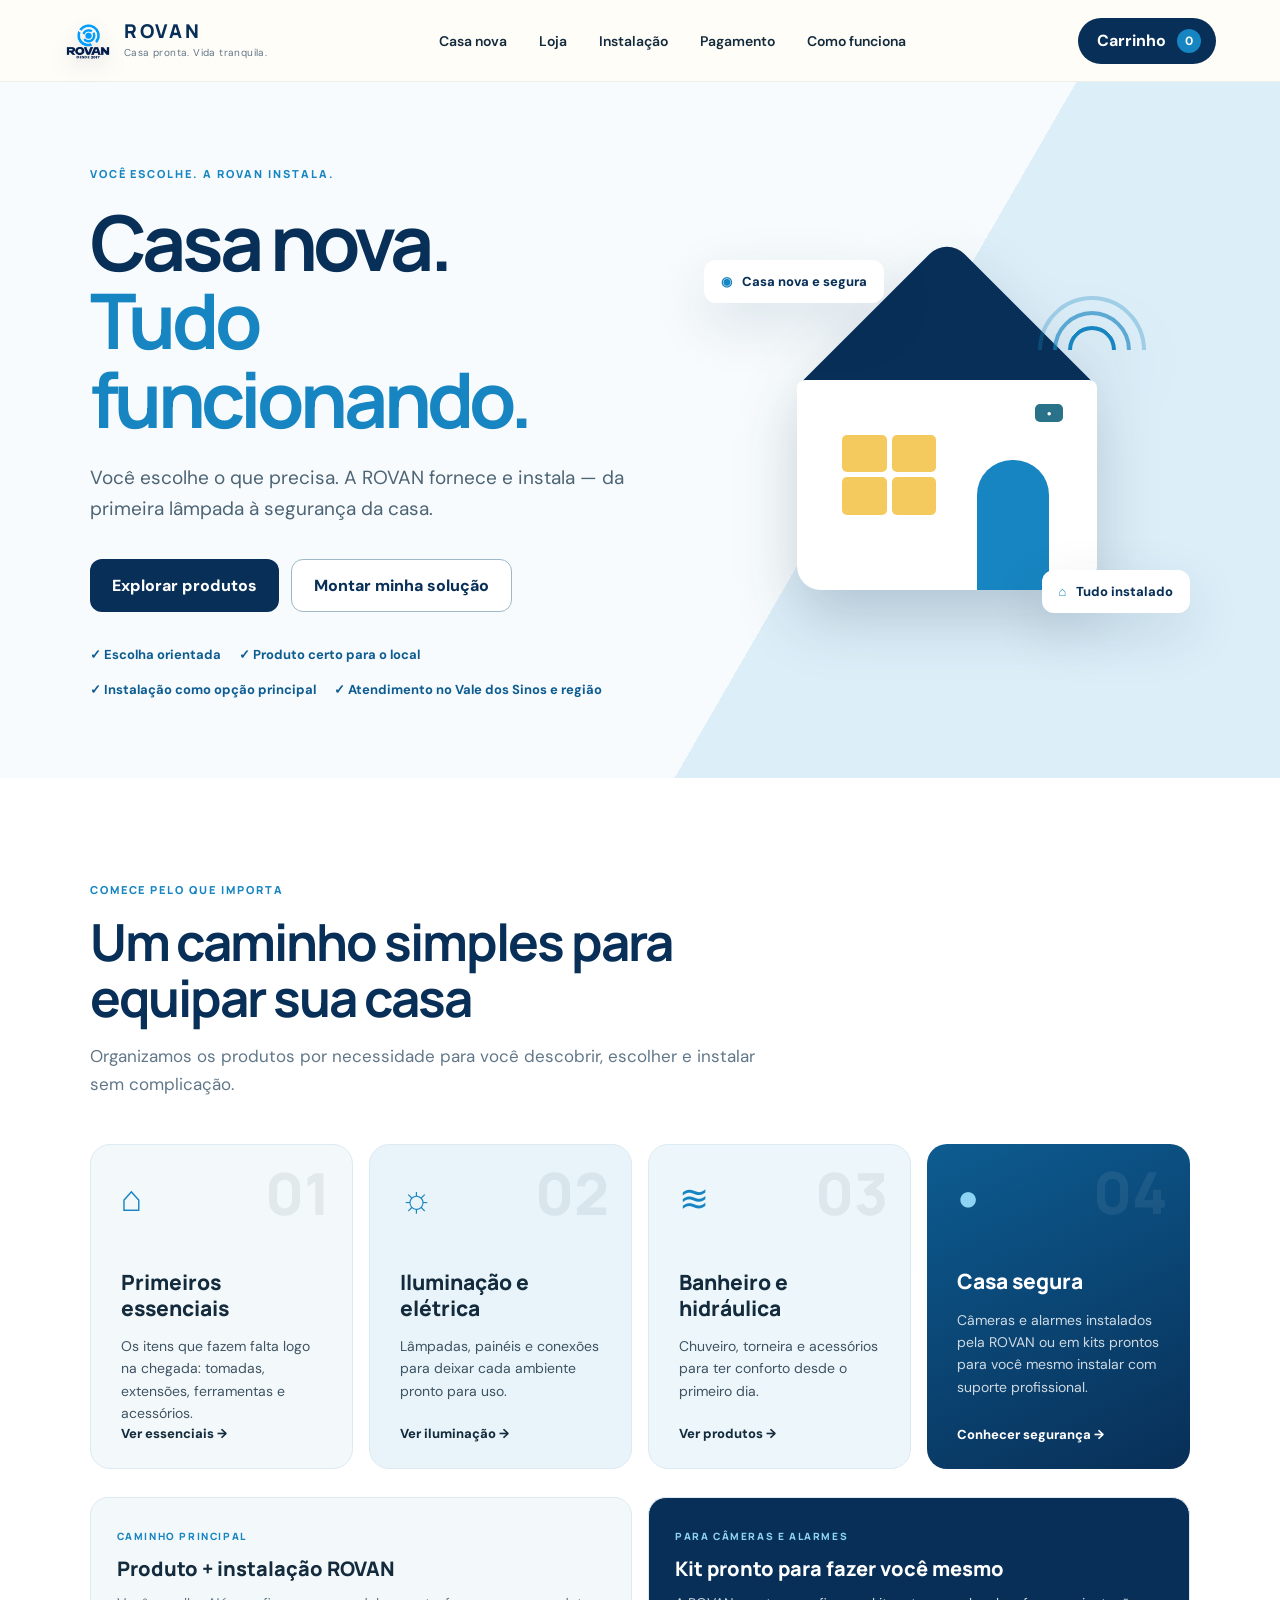
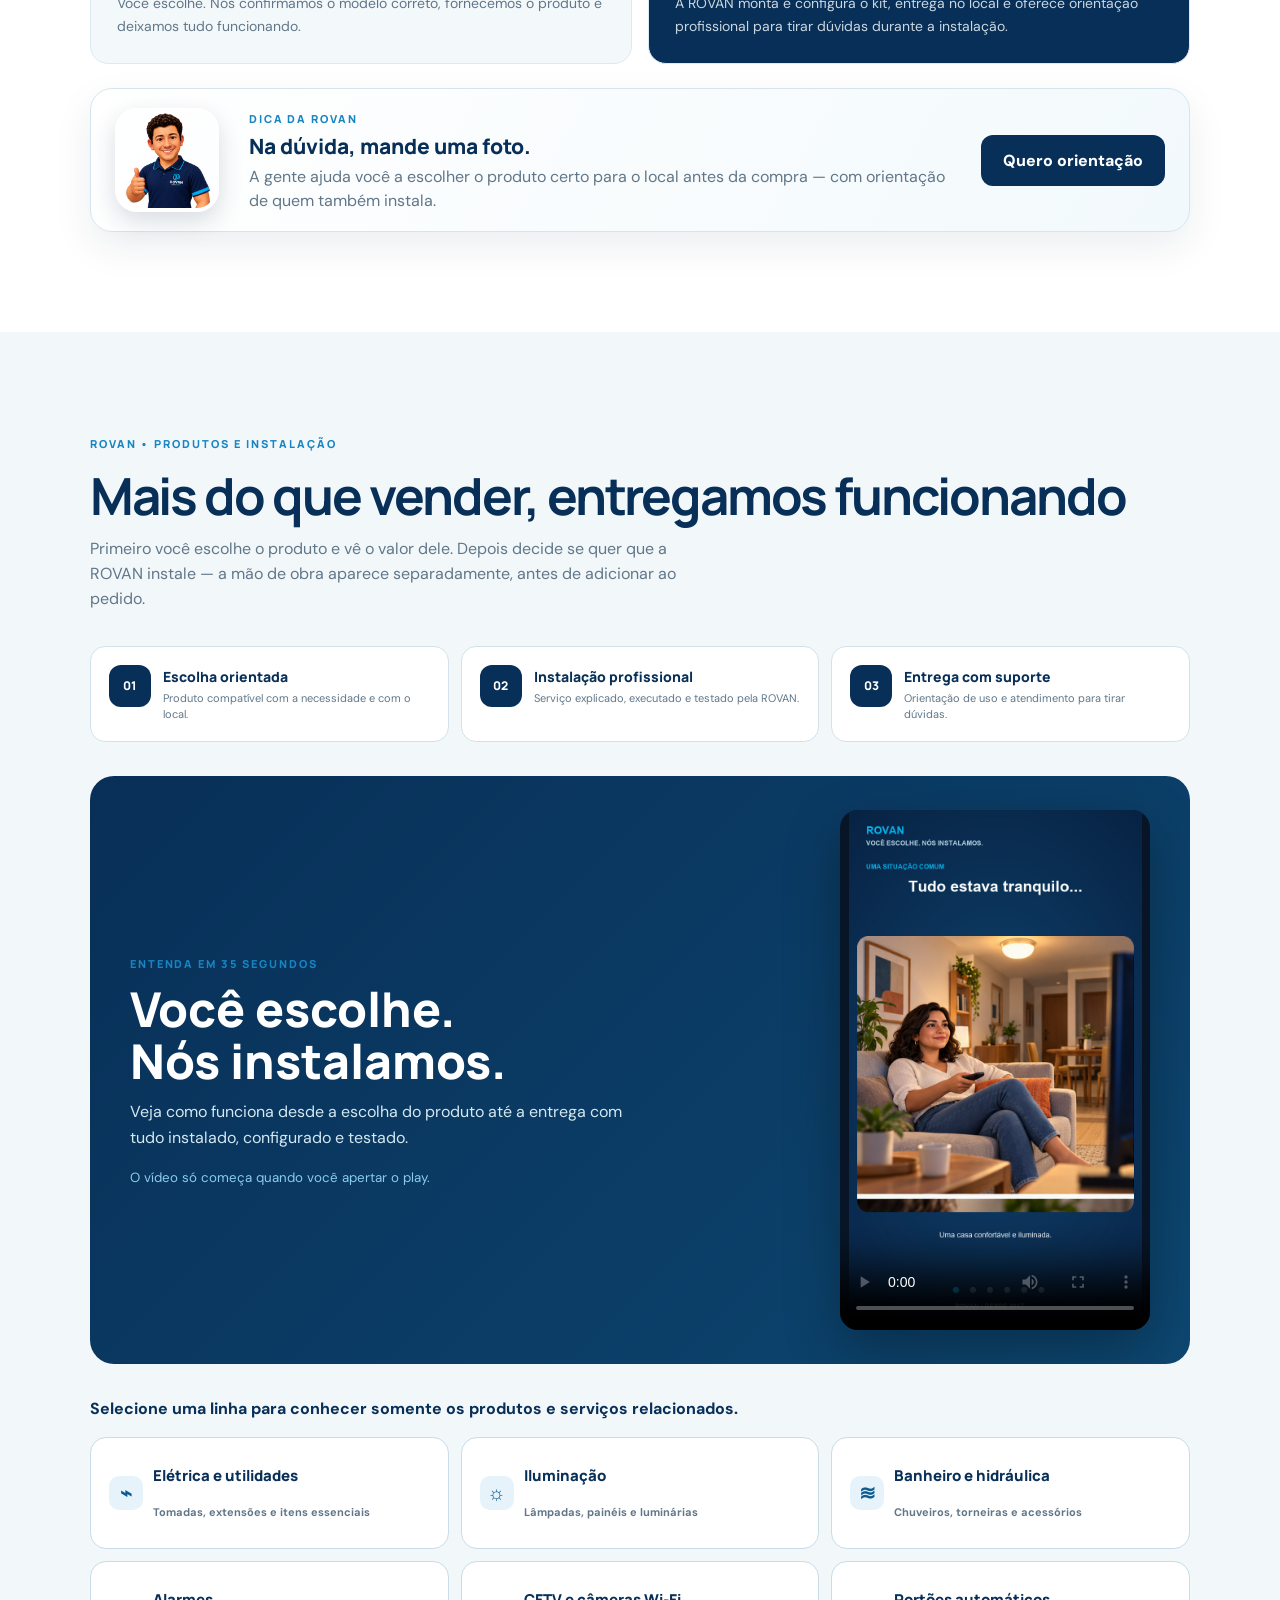
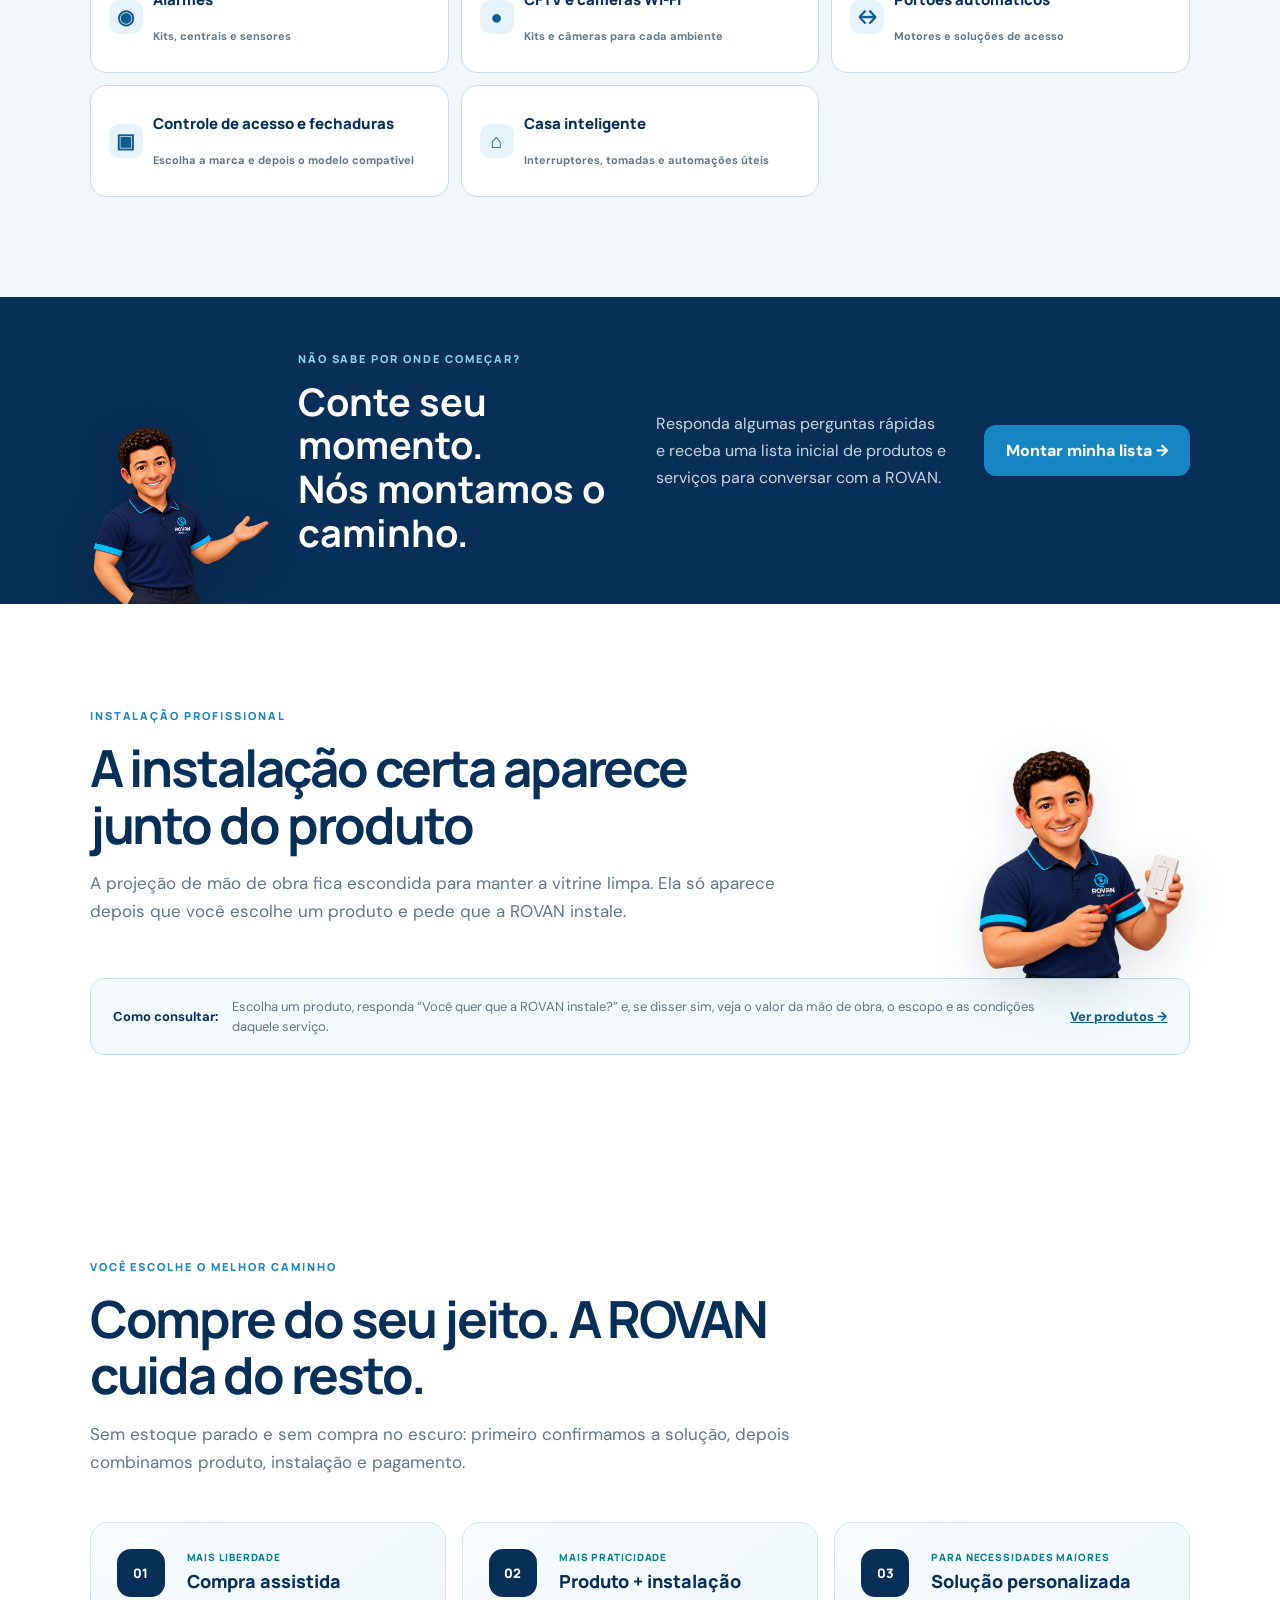
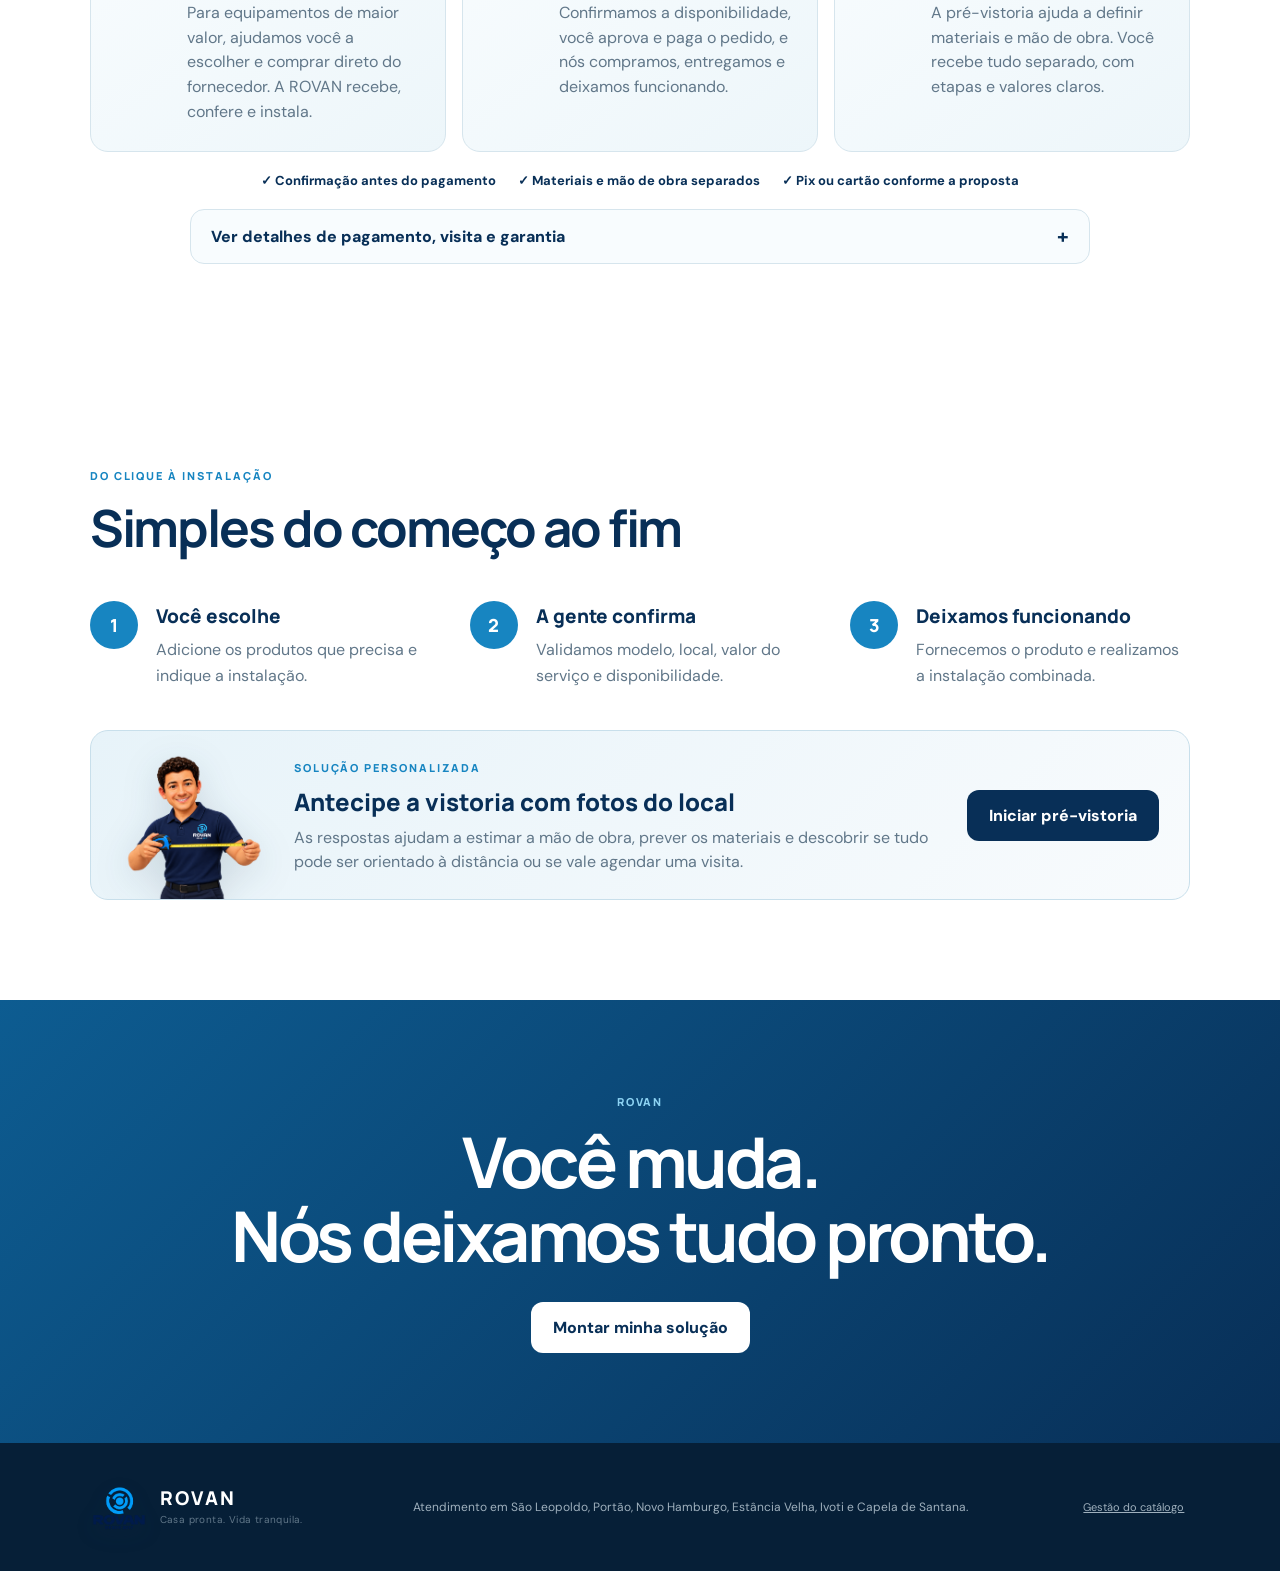
==== index.html @ 6ed0cdcb "Completa catalogo e recalcula instalacoes" ====
<!doctype html>
<html lang="pt-BR">
<head>
  <meta charset="utf-8">
  <meta name="viewport" content="width=device-width, initial-scale=1">
  <meta name="description" content="ROVAN: produtos e instalação para deixar sua casa nova pronta, organizada e segura.">
  <meta name="robots" content="noindex, nofollow">
  <meta name="theme-color" content="#102a43">
  <meta property="og:locale" content="pt_BR">
  <meta property="og:type" content="website">
  <meta property="og:title" content="ROVAN — Você escolhe. A gente instala.">
  <meta property="og:description" content="Produtos, segurança eletrônica e instalação para deixar sua casa funcionando desde o primeiro dia.">
  <meta property="og:url" content="https://rovan-primeira-casa.ademiralvescontabili.chatgpt.site/">
  <meta property="og:image" content="https://rovan-primeira-casa.ademiralvescontabili.chatgpt.site/assets/logo-rovan.png">
  <title>ROVAN — Sua casa pronta e protegida</title>
  <link rel="icon" type="image/png" href="assets/logo-rovan.png">
  <link rel="preconnect" href="https://fonts.googleapis.com">
  <link rel="preconnect" href="https://fonts.gstatic.com" crossorigin>
  <link href="https://fonts.googleapis.com/css2?family=DM+Sans:wght@400;500;600;700&family=Manrope:wght@600;700;800&display=swap" rel="stylesheet">
  <link rel="stylesheet" href="styles.css?v=12">
</head>
<body>
  <header class="topbar">
    <a class="brand" href="#inicio" aria-label="ROVAN, início">
      <img class="brand-logo" src="assets/logo-rovan.png" alt="">
      <span><strong>ROVAN</strong><small>Casa pronta. Vida tranquila.</small></span>
    </a>
    <nav aria-label="Navegação principal">
      <a href="#solucoes">Casa nova</a>
      <a href="#catalogo">Loja</a>
      <a href="#instalacao">Instalação</a>
      <a href="#pagamento">Pagamento</a>
      <a href="#como-funciona">Como funciona</a>
    </nav>
    <button class="cart-button" id="openCart" type="button" aria-label="Abrir carrinho">
      <span>Carrinho</span><b id="cartCount">0</b>
    </button>
  </header>

  <main>
    <section class="hero" id="inicio">
      <div class="hero-copy">
        <span class="eyebrow">VOCÊ ESCOLHE. A ROVAN INSTALA.</span>
        <h1>Casa nova.<br><em>Tudo funcionando.</em></h1>
        <p>Você escolhe o que precisa. A ROVAN fornece e instala — da primeira lâmpada à segurança da casa.</p>
        <div class="hero-actions">
          <a class="button primary" href="#catalogo">Explorar produtos</a>
          <button class="button secondary" type="button" data-open-planner>Montar minha solução</button>
        </div>
        <div class="trust-row" aria-label="Diferenciais">
          <span>✓ Escolha orientada</span>
          <span>✓ Produto certo para o local</span>
          <span>✓ Instalação como opção principal</span>
          <span>✓ Atendimento no Vale dos Sinos e região</span>
        </div>
      </div>
      <div class="hero-visual" aria-hidden="true">
        <div class="house-card">
          <div class="house-roof"></div>
          <div class="house-body">
            <div class="window"><i></i><i></i><i></i><i></i></div>
            <div class="door"></div>
            <span class="camera">●</span>
          </div>
          <span class="signal s1"></span><span class="signal s2"></span><span class="signal s3"></span>
        </div>
        <div class="floating-tag tag-one"><span>◉</span> Casa nova e segura</div>
        <div class="floating-tag tag-two"><span>⌂</span> Tudo instalado</div>
      </div>
    </section>

    <section class="section intro" id="solucoes">
      <div class="section-heading">
        <span class="eyebrow">COMECE PELO QUE IMPORTA</span>
        <h2>Um caminho simples para equipar sua casa</h2>
        <p>Organizamos os produtos por necessidade para você descobrir, escolher e instalar sem complicação.</p>
      </div>
      <div class="pillars">
        <article class="pillar start"><span class="pillar-number">01</span><div class="icon">⌂</div><h3>Primeiros essenciais</h3><p>Os itens que fazem falta logo na chegada: tomadas, extensões, ferramentas e acessórios.</p><button type="button" data-filter-link="essenciais">Ver essenciais →</button></article>
        <article class="pillar light"><span class="pillar-number">02</span><div class="icon">☼</div><h3>Iluminação e elétrica</h3><p>Lâmpadas, painéis e conexões para deixar cada ambiente pronto para uso.</p><button type="button" data-filter-link="iluminacao">Ver iluminação →</button></article>
        <article class="pillar bath"><span class="pillar-number">03</span><div class="icon">≋</div><h3>Banheiro e hidráulica</h3><p>Chuveiro, torneira e acessórios para ter conforto desde o primeiro dia.</p><button type="button" data-filter-link="banheiro">Ver produtos →</button></article>
        <article class="pillar safe"><span class="pillar-number">04</span><div class="icon">●</div><h3>Casa segura</h3><p>Câmeras e alarmes instalados pela ROVAN ou em kits prontos para você mesmo instalar com suporte profissional.</p><button type="button" data-open-planner>Conhecer segurança →</button></article>
      </div>
      <div class="purchase-model">
        <div><span>CAMINHO PRINCIPAL</span><h3>Produto + instalação ROVAN</h3><p>Você escolhe. Nós confirmamos o modelo correto, fornecemos o produto e deixamos tudo funcionando.</p></div>
        <div><span>PARA CÂMERAS E ALARMES</span><h3>Kit pronto para fazer você mesmo</h3><p>A ROVAN monta e configura o kit, entrega no local e oferece orientação profissional para tirar dúvidas durante a instalação.</p></div>
      </div>
      <aside class="rovan-guide">
        <img src="assets/apresentador-rovan-loja.png" alt="Apresentador da loja ROVAN com o novo uniforme">
        <div><span class="eyebrow">DICA DA ROVAN</span><h3>Na dúvida, mande uma foto.</h3><p>A gente ajuda você a escolher o produto certo para o local antes da compra — com orientação de quem também instala.</p></div>
        <button class="button primary" type="button" data-open-planner>Quero orientação</button>
      </aside>
    </section>

    <section class="section catalog" id="catalogo">
      <div class="catalog-head">
        <div>
          <span class="eyebrow">ROVAN • PRODUTOS E INSTALAÇÃO</span>
          <h2>Mais do que vender, entregamos funcionando</h2>
          <p class="catalog-lead">Primeiro você escolhe o produto e vê o valor dele. Depois decide se quer que a ROVAN instale — a mão de obra aparece separadamente, antes de adicionar ao pedido.</p>
        </div>
        <label class="search" id="catalogSearch" hidden><span>⌕</span><input id="searchInput" type="search" placeholder="Buscar nesta linha" aria-label="Buscar na linha selecionada"></label>
      </div>
      <div class="catalog-promise" aria-label="O que a ROVAN entrega">
        <article><span>01</span><div><strong>Escolha orientada</strong><p>Produto compatível com a necessidade e com o local.</p></div></article>
        <article><span>02</span><div><strong>Instalação profissional</strong><p>Serviço explicado, executado e testado pela ROVAN.</p></div></article>
        <article><span>03</span><div><strong>Entrega com suporte</strong><p>Orientação de uso e atendimento para tirar dúvidas.</p></div></article>
      </div>
      <aside class="store-video">
        <div><span class="eyebrow">ENTENDA EM 35 SEGUNDOS</span><h3>Você escolhe.<br>Nós instalamos.</h3><p>Veja como funciona desde a escolha do produto até a entrega com tudo instalado, configurado e testado.</p><small>O vídeo só começa quando você apertar o play.</small></div>
        <video controls playsinline preload="metadata" poster="assets/rovan-como-funciona-poster.jpg?v=5" aria-label="Vídeo explicativo sobre a loja ROVAN"><source src="assets/rovan-como-funciona.mp4?v=5" type="video/mp4">Seu navegador não consegue reproduzir este vídeo.</video>
      </aside>
      <p class="catalog-instruction" id="catalogInstruction">Selecione uma linha para conhecer somente os produtos e serviços relacionados.</p>
      <div class="filters catalog-lines" id="filters" aria-label="Escolher uma linha de produtos e serviços">
        <button type="button" data-filter="essenciais"><span>⌁</span><strong>Elétrica e utilidades</strong><small>Tomadas, extensões e itens essenciais</small></button>
        <button type="button" data-filter="iluminacao"><span>☼</span><strong>Iluminação</strong><small>Lâmpadas, painéis e luminárias</small></button>
        <button type="button" data-filter="banheiro"><span>≋</span><strong>Banheiro e hidráulica</strong><small>Chuveiros, torneiras e acessórios</small></button>
        <button type="button" data-filter="alarmes"><span>◉</span><strong>Alarmes</strong><small>Kits, centrais e sensores</small></button>
        <button type="button" data-filter="cftv"><span>●</span><strong>CFTV e câmeras Wi-Fi</strong><small>Kits e câmeras para cada ambiente</small></button>
        <button type="button" data-filter="portoes"><span>↔</span><strong>Portões automáticos</strong><small>Motores e soluções de acesso</small></button>
        <button type="button" data-filter="fechaduras"><span>▣</span><strong>Controle de acesso e fechaduras</strong><small>Escolha a marca e depois o modelo compatível</small></button>
        <button type="button" data-filter="automacao"><span>⌂</span><strong>Casa inteligente</strong><small>Interruptores, tomadas e automações úteis</small></button>
      </div>
      <div class="catalog-results" id="catalogResults" hidden>
        <div class="catalog-selection"><div><span>Linha selecionada</span><strong id="selectedCategoryName"></strong></div><button type="button" id="closeCatalogLine">← Trocar de linha</button></div>
        <div class="brand-filter" id="brandFilter" hidden aria-label="Filtrar produtos por marca">
          <div><strong>Escolha a marca</strong><small>Se ainda não sabe, mantenha “Todas”.</small></div>
          <div class="brand-options" id="brandOptions"></div>
        </div>
        <aside class="category-tip" id="categoryTip" aria-live="polite">
        <img src="assets/apresentador-rovan-loja.png" alt="">
          <div><span>DICA DA ROVAN</span><strong id="categoryTipTitle"></strong><p id="categoryTipText"></p></div>
          <button type="button" data-open-planner>Tire sua dúvida →</button>
        </aside>
        <p class="catalog-count" id="catalogCount"></p>
        <p class="catalog-price-note"><strong>O preço exibido no cartão é somente do produto.</strong> Ao escolher um item, você decide se quer a instalação e vê a projeção da mão de obra separadamente.</p>
        <div class="product-grid" id="productGrid"></div>
        <p class="empty-state" id="emptyState" hidden>Nenhum item encontrado. Tente outra busca.</p>
      </div>
    </section>

    <section class="planner-banner">
      <img class="planner-presenter" src="assets/apresentador-rovan-apresenta-loja.png" alt="Apresentador da ROVAN mostrando as opções">
      <div>
        <span class="eyebrow light">NÃO SABE POR ONDE COMEÇAR?</span>
        <h2>Conte seu momento.<br>Nós montamos o caminho.</h2>
      </div>
      <p>Responda algumas perguntas rápidas e receba uma lista inicial de produtos e serviços para conversar com a ROVAN.</p>
      <button class="button accent" type="button" data-open-planner>Montar minha lista →</button>
    </section>

    <section class="section service-prices" id="instalacao">
      <div class="service-heading-wrap">
        <div class="section-heading">
          <span class="eyebrow">INSTALAÇÃO PROFISSIONAL</span>
          <h2>A instalação certa aparece junto do produto</h2>
          <p>A projeção de mão de obra fica escondida para manter a vitrine limpa. Ela só aparece depois que você escolhe um produto e pede que a ROVAN instale.</p>
        </div>
        <img class="service-presenter" src="assets/apresentador-rovan-instalacao-loja.png" alt="Técnico ROVAN apresentando uma instalação elétrica">
      </div>
      <div class="installation-explainer"><strong>Como consultar:</strong><span>Escolha um produto, responda “Você quer que a ROVAN instale?” e, se disser sim, veja o valor da mão de obra, o escopo e as condições daquele serviço.</span><a href="#catalogo">Ver produtos →</a></div>
    </section>

    <section class="section payment-section" id="pagamento">
      <div class="section-heading">
        <span class="eyebrow">VOCÊ ESCOLHE O MELHOR CAMINHO</span>
        <h2>Compre do seu jeito. A ROVAN cuida do resto.</h2>
        <p>Sem estoque parado e sem compra no escuro: primeiro confirmamos a solução, depois combinamos produto, instalação e pagamento.</p>
      </div>
      <div class="payment-flow">
        <article><span class="payment-icon">01</span><div><span class="payment-kicker">MAIS LIBERDADE</span><h3>Compra assistida</h3><p>Para equipamentos de maior valor, ajudamos você a escolher e comprar direto do fornecedor. A ROVAN recebe, confere e instala.</p></div></article>
        <article><span class="payment-icon">02</span><div><span class="payment-kicker">MAIS PRATICIDADE</span><h3>Produto + instalação</h3><p>Confirmamos a disponibilidade, você aprova e paga o pedido, e nós compramos, entregamos e deixamos funcionando.</p></div></article>
        <article><span class="payment-icon">03</span><div><span class="payment-kicker">PARA NECESSIDADES MAIORES</span><h3>Solução personalizada</h3><p>A pré-vistoria ajuda a definir materiais e mão de obra. Você recebe tudo separado, com etapas e valores claros.</p></div></article>
      </div>
      <div class="payment-assurance"><span>✓ Confirmação antes do pagamento</span><span>✓ Materiais e mão de obra separados</span><span>✓ Pix ou cartão conforme a proposta</span></div>
      <details class="payment-details">
        <summary>Ver detalhes de pagamento, visita e garantia</summary>
        <div><p><strong>Pagamento:</strong> equipamentos sob encomenda são pagos após a confirmação. Nas soluções maiores, os materiais são antecipados e a mão de obra segue as etapas do orçamento.</p><p><strong>Visita técnica:</strong> quando necessária, o valor é informado antes do agendamento e pode virar crédito na contratação, conforme a proposta.</p><p><strong>Tudo documentado:</strong> disponibilidade, prazos, garantia, alterações e cancelamento ficam registrados antes da compra.</p><p><strong>Segurança eletrônica:</strong> a ROVAN vende, instala, configura e orienta. O acesso final fica com o cliente; não oferecemos monitoramento remoto.</p></div>
      </details>
    </section>

    <section class="section how" id="como-funciona">
      <div class="section-heading">
        <span class="eyebrow">DO CLIQUE À INSTALAÇÃO</span>
        <h2>Simples do começo ao fim</h2>
      </div>
      <ol class="steps">
        <li><b>1</b><div><h3>Você escolhe</h3><p>Adicione os produtos que precisa e indique a instalação.</p></div></li>
        <li><b>2</b><div><h3>A gente confirma</h3><p>Validamos modelo, local, valor do serviço e disponibilidade.</p></div></li>
        <li><b>3</b><div><h3>Deixamos funcionando</h3><p>Fornecemos o produto e realizamos a instalação combinada.</p></div></li>
      </ol>
      <div class="survey-callout"><img class="survey-presenter" src="assets/apresentador-rovan-trena.png" alt="Técnico ROVAN fazendo a medição do local"><div><span class="eyebrow">SOLUÇÃO PERSONALIZADA</span><h3>Antecipe a vistoria com fotos do local</h3><p>As respostas ajudam a estimar a mão de obra, prever os materiais e descobrir se tudo pode ser orientado à distância ou se vale agendar uma visita.</p></div><button class="button primary" type="button" data-open-survey>Iniciar pré-vistoria</button></div>
    </section>

    <section class="cta">
      <span class="eyebrow light">ROVAN</span>
      <h2>Você muda.<br>Nós deixamos tudo pronto.</h2>
      <button class="button white" type="button" data-open-planner>Montar minha solução</button>
    </section>
  </main>

  <footer>
    <div class="brand footer-brand"><img class="brand-logo" src="assets/logo-rovan.png" alt=""><span><strong>ROVAN</strong><small>Casa pronta. Vida tranquila.</small></span></div>
    <p>Atendimento em São Leopoldo, Portão, Novo Hamburgo, Estância Velha, Ivoti e Capela de Santana.</p>
    <button type="button" id="openAdmin">Gestão do catálogo</button>
  </footer>

  <aside class="drawer" id="cartDrawer" aria-hidden="true" aria-label="Carrinho">
    <div class="drawer-head"><div><span class="eyebrow">SEU PEDIDO</span><h2>Carrinho</h2></div><button type="button" data-close aria-label="Fechar">×</button></div>
    <div class="cart-items" id="cartItems"></div>
    <div class="cart-empty" id="cartEmpty"><span>⌂</span><p>Seu carrinho está vazio.</p><small>Escolha produtos ou monte uma solução.</small></div>
    <div class="cart-summary" id="cartSummary">
      <div class="install-toggle"><span>✓ A instalação é escolhida separadamente em cada produto.</span></div>
      <div class="customer-fields">
        <label><span>Seu nome</span><input id="customerName" type="text" autocomplete="name" placeholder="Como podemos chamar você?"></label>
        <label><span>Telefone / WhatsApp</span><input id="customerPhone" type="tel" autocomplete="tel" inputmode="tel" placeholder="(51) 99999-9999"></label>
        <label class="wide"><span>Endereço completo da entrega ou instalação</span><input id="serviceAddress" type="text" autocomplete="street-address" placeholder="Rua, número, bairro e cidade"></label>
        <label class="wide"><span>Complemento ou ponto de referência <small>(opcional)</small></span><input id="serviceReference" type="text" placeholder="Apartamento, bloco ou referência próxima"></label>
        <label><span>Melhor dia <small>(preferência)</small></span><input id="preferredDate" type="date"></label>
        <label><span>Melhor período</span><select id="preferredPeriod"><option>Manhã</option><option>Tarde</option><option>Horário comercial</option><option>Sábado</option><option>A combinar</option></select></label>
      </div>
      <small class="schedule-note">A data é uma preferência. A ROVAN confirma o agendamento pelo WhatsApp.</small>
      <label class="payment-choice"><span>Como prefere pagar após a confirmação?</span><select id="paymentPreference"><option value="Quero receber as opções no orçamento">Quero receber as opções no orçamento</option><option value="Pix após confirmação">Pix após confirmação</option><option value="Link de cartão após confirmação">Link de cartão após confirmação</option><option value="Pagamento presencial na entrega/instalação">Pagamento presencial na entrega/instalação</option><option value="Solução personalizada: materiais antecipados e mão de obra por etapas">Solução personalizada: materiais antecipados e mão de obra por etapas</option></select></label>
      <div><span>Subtotal dos produtos</span><strong id="cartTotal">R$ 0,00</strong></div>
      <small>Este é um pedido de confirmação, não uma cobrança. A ROVAN verifica disponibilidade e envia as condições antes de receber qualquer valor.</small>
      <button class="button primary full" type="button" id="checkoutButton">Solicitar pelo WhatsApp</button>
    </div>
  </aside>

  <div class="modal" id="plannerModal" aria-hidden="true" role="dialog" aria-modal="true" aria-labelledby="plannerTitle">
    <div class="modal-card">
      <button class="modal-close" type="button" data-close aria-label="Fechar">×</button>
      <span class="eyebrow">ROVAN GUIA</span><h2 id="plannerTitle">O que você precisa agora?</h2>
      <p>Escolha quantas opções quiser. Vamos preparar uma sugestão inicial.</p>
      <div class="choice-grid">
        <label><input type="checkbox" value="essenciais"><span><b>⌂</b><strong>Estou começando</strong><small>Quero os itens essenciais</small></span></label>
        <label><input type="checkbox" value="iluminacao"><span><b>☼</b><strong>Iluminação e elétrica</strong><small>Lâmpadas, tomadas e acessórios</small></span></label>
        <label><input type="checkbox" value="banheiro"><span><b>≋</b><strong>Banheiro e hidráulica</strong><small>Conforto desde o primeiro dia</small></span></label>
        <label><input type="checkbox" value="alarmes"><span><b>◉</b><strong>Quero um alarme</strong><small>Kit completo e personalizável</small></span></label>
        <label><input type="checkbox" value="cftv"><span><b>◉</b><strong>Quero câmeras</strong><small>Kits de 4 ou 8 câmeras</small></span></label>
        <label><input type="checkbox" value="portoes"><span><b>↔</b><strong>Quero automatizar o portão</strong><small>Deslizante ou basculante</small></span></label>
        <label><input type="checkbox" value="instalacao"><span><b>⌁</b><strong>Preciso de instalação</strong><small>Já tenho alguns produtos</small></span></label>
      </div>
      <button class="button primary full" type="button" id="plannerResult">Ver minha sugestão</button>
    </div>
  </div>

  <div class="modal" id="adminModal" aria-hidden="true" role="dialog" aria-modal="true" aria-labelledby="adminTitle">
    <div class="modal-card admin-card">
      <button class="modal-close" type="button" data-close aria-label="Fechar">×</button>
      <span class="eyebrow">CATÁLOGO ROVAN</span><h2 id="adminTitle">Gestão dos produtos</h2>
      <p>Cadastre, edite e organize produtos. Esta versão fica salva neste navegador; use a exportação como backup até conectarmos a área administrativa online.</p>
      <div class="admin-summary"><strong id="adminCount"></strong><span>Venda sob consulta, sem exibir estoque.</span></div>
      <h3 id="formTitle">Adicionar produto</h3>
      <form id="productForm" class="admin-form">
        <input type="hidden" id="editingId">
        <input name="name" required placeholder="Nome do produto">
        <input name="price" inputmode="decimal" placeholder="Preço: 59,90 (vazio = sob consulta)">
        <select name="category" required><option value="essenciais">Primeiros essenciais</option><option value="iluminacao">Iluminação e elétrica</option><option value="banheiro">Banheiro e hidráulica</option><option value="alarmes">Alarmes</option><option value="cftv">CFTV</option><option value="portoes">Portões automáticos</option><option value="fechaduras">Controle de acesso e fechaduras</option><option value="automacao">Casa inteligente</option><option value="seguranca">Casa segura</option><option value="kits">Kits</option></select>
        <input name="image" inputmode="url" placeholder="Link da imagem">
        <label class="file-field">Ou escolher imagem<input name="imageFile" type="file" accept="image/*"></label>
        <textarea name="description" placeholder="Descrição curta (pode preencher depois)"></textarea>
        <div class="form-buttons"><button class="button primary" id="saveProduct" type="submit">Adicionar produto</button><button type="button" id="cancelEdit" hidden>Cancelar</button><button type="button" class="danger" id="deleteProduct" hidden>Excluir</button></div>
      </form>
      <div class="admin-actions">
        <button type="button" id="exportCatalog">Exportar catálogo</button>
        <label class="import-label">Importar catálogo<input type="file" id="importCatalog" accept="application/json"></label>
        <button type="button" id="resetCatalog">Restaurar catálogo da Kyte</button>
      </div>
      <div class="admin-list" id="adminList"></div>
    </div>
  </div>

  <div class="modal" id="customizeModal" aria-hidden="true" role="dialog" aria-modal="true" aria-labelledby="customizeTitle">
    <div class="modal-card customize-card">
      <button class="modal-close" type="button" data-close aria-label="Fechar">×</button>
      <span class="eyebrow">MONTE COM A ROVAN</span>
      <h2 id="customizeTitle">Personalizar kit</h2>
      <p id="customizeIntro">Escolha uma configuração inicial. Antes da compra, a ROVAN confirma equipamentos, compatibilidade e instalação.</p>
      <form id="customizeForm" class="customize-form">
        <input type="hidden" name="productId">
        <div id="alarmCustomizeFields">
          <label id="sensorConnectionField"><span>Tipo de sensores</span><select name="sensorConnection"><option value="Com fio">Com fio - menor custo</option><option value="Sem fio">Sem fio - instalação mais limpa</option><option value="Configuração mista" selected>Configuração mista</option></select></label>
          <label><span>Sensores de porta/janela</span><input type="number" name="openingSensors" min="1" max="32" value="2"></label>
          <label><span>Sensores internos PET</span><input type="number" name="internalSensors" min="0" max="16" value="1"></label>
          <label><span>Sensores externos</span><input type="number" name="externalSensors" min="0" max="16" value="0"></label>
          <label><span>Controles adicionais</span><input type="number" name="extraRemotes" min="1" max="16" value="1"></label>
          <div class="included-note" id="alarmIncludedNote">O conteúdo do kit será confirmado conforme a central escolhida.</div>
        </div>
        <div id="cftvCustomizeFields" hidden>
          <fieldset><legend>Tecnologia das câmeras</legend>
            <label><input type="radio" name="cftvTechnology" value="Analógico 1 MP" checked><span>Analógico 1 MP <small>opção econômica</small></span></label>
            <label><input type="radio" name="cftvTechnology" value="Analógico 2 MP Full Color"><span>Analógico 2 MP Full Color <small>mais definição e cores à noite</small></span></label>
            <label><input type="radio" name="cftvTechnology" value="IP"><span>IP <small>rede, expansão e recursos avançados</small></span></label>
          </fieldset>
          <label><span>Câmeras dome — áreas internas/protegidas</span><input type="number" name="domeCameras" min="0" max="8" value="2"></label>
          <label><span>Câmeras bullet — áreas externas/perímetro</span><input type="number" name="bulletCameras" min="0" max="8" value="2"></label>
          <div class="included-note"><strong>Incluso:</strong> HD de 500 GB. O tempo estimado de gravação será confirmado conforme a tecnologia e a configuração escolhidas.</div>
        </div>
        <button class="button primary full" type="submit">Adicionar configuração ao pedido</button>
      </form>
    </div>
  </div>

  <div class="modal" id="installationModal" aria-hidden="true" role="dialog" aria-modal="true" aria-labelledby="installationProductName">
    <div class="modal-card installation-card">
      <button class="modal-close" type="button" data-close aria-label="Fechar">×</button>
      <span class="eyebrow">ESCOLHA DO PEDIDO</span>
      <div class="installation-product-head">
        <div class="installation-product-image" id="installationProductImage"></div>
        <div><h2 id="installationProductName">Produto</h2><p>O valor abaixo é somente do produto. A instalação é opcional e aparece separadamente.</p><div class="choice-product-price"><span>VALOR DO PRODUTO</span><strong id="installationProductPrice">Sob consulta</strong></div></div>
      </div>
      <div class="installation-question" id="installationQuestion">
        <strong>Você quer que a ROVAN instale este produto?</strong>
        <p>Escolha uma opção para continuar.</p>
        <div><button class="button secondary" type="button" id="productOnlyAdd">Não, quero somente o produto</button><button class="button primary" type="button" id="showInstallation">Sim, quero que a ROVAN instale</button></div>
      </div>
      <div class="installation-reveal" id="installationReveal" hidden>
        <div class="installation-estimate"><span id="installationEstimateLabel">Mão de obra estimada</span><strong id="installationEstimateValue">Sob análise</strong><small id="installationEstimateUnit"></small></div>
        <div class="installation-separation"><span><small>PRODUTO</small><strong id="installationProductPriceRepeat">Sob consulta</strong></span><b>+</b><span><small>MÃO DE OBRA</small><strong id="installationLaborPriceRepeat">Sob análise</strong></span></div>
        <div class="installation-details-grid">
          <section><h3>O que está incluído</h3><ul id="installationIncluded"></ul></section>
          <section><h3>O que pode alterar o valor</h3><p id="installationConditions"></p></section>
        </div>
        <div class="installation-reference"><strong>Condições e referências pertinentes</strong><p id="installationReference"></p><small>A projeção não é cobrança. O valor final e o escopo são confirmados antes do serviço.</small></div>
        <div class="installation-actions"><button class="button primary" type="button" id="installationAdd">Adicionar produto + solicitar instalação</button><button class="button secondary" type="button" id="installationSurvey">Enviar informações do local</button></div>
      </div>
    </div>
  </div>

  <div class="modal" id="surveyModal" aria-hidden="true" role="dialog" aria-modal="true" aria-labelledby="surveyTitle">
    <div class="modal-card survey-card">
      <button class="modal-close" type="button" data-close aria-label="Fechar">×</button>
      <span class="eyebrow">PRÉ-VISTORIA ROVAN</span><h2 id="surveyTitle">Conte como é o local</h2>
      <p>As respostas ajudam no primeiro diagnóstico, na estimativa inicial de mão de obra e na lista de materiais. Não substituem o orçamento final nem a visita quando ela for necessária.</p>
      <form id="surveyForm" class="survey-form">
        <label><span>Cidade</span><input name="city" required placeholder="Ex.: São Leopoldo"></label>
        <label><span>Bairro</span><input name="neighborhood" required placeholder="Ex.: Centro"></label>
        <label><span>Tipo de solução</span><select name="projectType" required><option value="">Selecione</option><option>Alarme</option><option>CFTV / câmeras</option><option>Motor de portão</option><option>Controle de acesso / fechadura</option><option>Casa inteligente</option><option>Outro</option></select></label>
        <label><span>Tipo de imóvel</span><select name="propertyType" required><option value="">Selecione</option><option>Casa</option><option>Apartamento</option><option>Loja / comércio</option><option>Indústria</option><option>Condomínio</option></select></label>
        <label><span>Acesso ao forro ou telhado</span><select name="ceilingAccess"><option>Não sei informar</option><option>Tem acesso fácil ao forro</option><option>Será necessário subir no forro</option><option>Pode ser necessário retirar telhas</option><option>Não existe acesso ao forro</option></select></label>
        <label><span>Passagem para a fiação</span><select name="wiringRoute"><option>Não sei informar</option><option>Existe tubulação livre</option><option>Existe tubulação, mas precisa verificar</option><option>Será necessária tubulação aparente</option><option>Pode ser necessário cavar</option></select></label>
        <label><span>Piso no trajeto</span><select name="floorWork"><option>Não se aplica</option><option>Terra / jardim</option><option>Contrapiso</option><option>Piso ou PVS a retirar e reinstalar</option><option>Não sei informar</option></select></label>
        <label><span>Energia elétrica próxima</span><select name="power"><option>Não sei informar</option><option>Há tomada próxima</option><option>Há ponto elétrico próximo</option><option>Será necessário puxar fiação</option><option>No portão, a elétrica já está pronta</option><option>No portão, será necessário levar energia</option></select></label>
        <label class="wide"><span>Onde fica o roteador e como é o sinal no local?</span><textarea name="router" placeholder="Ex.: roteador na sala; sinal fraco no portão e no fundo do pátio"></textarea></label>
        <label class="wide"><span>Observações sobre o percurso, altura ou obstáculos</span><textarea name="notes" placeholder="Ex.: precisa passar pelo forro, retirar duas telhas, instalar tubulação externa..."></textarea></label>
        <div class="photo-checklist wide">
          <h3>Fotos recomendadas</h3><p>Escolha imagens nítidas e abertas, além de detalhes quando necessário.</p>
          <label>Visão geral do local<input type="file" name="photosOverview" accept="image/*" multiple></label>
          <label>Acesso ao forro ou telhado<input type="file" name="photosCeiling" accept="image/*" multiple></label>
          <label>Roteador e sinal no local<input type="file" name="photosRouter" accept="image/*" multiple></label>
          <label>Tomada ou ponto elétrico mais próximo<input type="file" name="photosPower" accept="image/*" multiple></label>
          <label>Trajeto possível da fiação/tubulação<input type="file" name="photosRoute" accept="image/*" multiple></label>
          <label>Solo, piso ou PVS que podem ser removidos<input type="file" name="photosGround" accept="image/*" multiple></label>
        </div>
        <div class="privacy-note wide">Nesta versão, as fotos ficam somente no seu aparelho. O resumo será preparado para o WhatsApp e você anexará as imagens na conversa.</div>
        <button class="button primary full wide" type="submit">Preparar resumo para revisar</button>
        <div class="survey-result wide" id="surveyResult" hidden><h3>Revise antes de enviar</h3><textarea id="surveySummary" readonly></textarea><button type="button" id="copySurvey">Abrir WhatsApp</button><small>A conversa será aberta com o resumo preenchido. Depois, anexe as fotos do local.</small></div>
      </form>
    </div>
  </div>

  <div class="overlay" id="overlay"></div>
  <div class="toast" id="toast" role="status" aria-live="polite"></div>
  <script src="catalog-data.js?v=12"></script>
  <script src="app-v3.js?v=12"></script>
</body>
</html>
---- styles.css ----
:root{--navy:#082f57;--blue:#0d5c91;--sky:#e7f3fa;--cream:#f4f8fb;--paper:#ffffff;--coral:#1785c1;--green:#29728a;--ink:#132b3c;--muted:#617789;--line:#d8e5ed;--shadow:0 20px 55px rgba(8,47,87,.13)}
*{box-sizing:border-box}[hidden]{display:none!important}html{scroll-behavior:smooth}body{margin:0;color:var(--ink);background:var(--paper);font-family:"DM Sans",sans-serif}button,input,select,textarea{font:inherit}button,a{transition:.2s ease}button{cursor:pointer}.topbar{height:82px;padding:0 clamp(22px,5vw,76px);display:flex;align-items:center;justify-content:space-between;position:sticky;top:0;z-index:20;background:rgba(255,253,248,.94);backdrop-filter:blur(12px);border-bottom:1px solid rgba(16,42,67,.08)}
.brand{display:flex;align-items:center;gap:12px;color:var(--navy);text-decoration:none}.brand-mark{width:42px;height:42px;border-radius:12px;display:grid;place-items:center;background:var(--navy);color:white;font:800 22px/1 Manrope}.brand-logo{width:48px;height:48px;object-fit:contain;filter:drop-shadow(0 7px 10px rgba(16,42,67,.16))}.footer-brand .brand-logo{width:58px;height:58px}.brand strong{display:block;font:800 19px/1 Manrope;letter-spacing:.14em}.brand small{display:block;font-size:10px;margin-top:5px;color:var(--muted);letter-spacing:.04em}.topbar nav{display:flex;gap:32px}.topbar nav a{color:var(--ink);text-decoration:none;font-weight:600;font-size:14px}.topbar nav a:hover{color:var(--coral)}.cart-button{border:0;border-radius:99px;background:var(--navy);color:#fff;padding:11px 15px 11px 19px;display:flex;gap:11px;align-items:center;font-weight:700}.cart-button b{display:grid;place-items:center;background:var(--coral);min-width:24px;height:24px;border-radius:50%;font-size:12px}
.hero{min-height:690px;padding:80px clamp(24px,7vw,110px);display:grid;grid-template-columns:1.05fr .95fr;align-items:center;gap:6vw;background:linear-gradient(120deg,#f7fbfd 0 64%,#dceef8 64%)}.eyebrow{font:800 11px/1 Manrope;letter-spacing:.18em;color:var(--coral)}.hero h1,.section h2,.planner-banner h2,.cta h2{font-family:Manrope,sans-serif}.hero h1{font-size:clamp(48px,6vw,82px);line-height:1.02;letter-spacing:-.055em;margin:20px 0 24px;color:var(--navy)}.hero h1 em{font-style:normal;color:var(--coral)}.hero-copy>p{max-width:610px;font-size:19px;line-height:1.65;color:#4d6475}.hero-actions{display:flex;gap:12px;margin:34px 0}.button{border:0;border-radius:12px;padding:15px 22px;font-weight:800;text-decoration:none;display:inline-flex;align-items:center;justify-content:center}.button.primary{background:var(--navy);color:white}.button.primary:hover{background:var(--blue);transform:translateY(-2px)}.button.secondary{background:white;border:1px solid #9eb8c8;color:var(--navy)}.button.coral,.button.accent{background:var(--coral);color:white}.button.white{background:white;color:var(--navy)}.button.full{width:100%}.trust-row{display:flex;flex-wrap:wrap;gap:18px;color:var(--blue);font-size:13px;font-weight:700}
.hero-visual{min-height:450px;position:relative;display:grid;place-items:center}.house-card{width:min(390px,80vw);height:320px;position:relative;filter:drop-shadow(0 28px 30px rgba(16,42,67,.2))}.house-roof{position:absolute;left:50%;top:10px;transform:translateX(-50%) rotate(45deg);width:210px;height:210px;background:var(--navy);border-radius:25px 8px 8px 8px}.house-body{position:absolute;left:50%;bottom:0;transform:translateX(-50%);width:300px;height:210px;background:#fff;border-radius:8px 8px 24px 24px}.door{position:absolute;right:48px;bottom:0;width:72px;height:130px;background:var(--coral);border-radius:35px 35px 0 0}.window{position:absolute;left:45px;top:55px;width:94px;height:80px;display:grid;grid-template-columns:1fr 1fr;gap:5px}.window i{background:#f4c95d;border-radius:5px}.camera{position:absolute;right:34px;top:24px;background:var(--green);color:white;width:28px;height:18px;border-radius:5px;display:grid;place-items:center;font-size:8px}.signal{position:absolute;border:4px solid var(--coral);border-left-color:transparent;border-bottom-color:transparent;border-radius:50%;transform:rotate(-45deg)}.s1{width:48px;height:48px;right:26px;top:56px}.s2{width:78px;height:78px;right:11px;top:41px;opacity:.65}.s3{width:108px;height:108px;right:-4px;top:26px;opacity:.3}.floating-tag{position:absolute;background:white;padding:13px 17px;border-radius:12px;box-shadow:var(--shadow);font-size:13px;font-weight:800;color:var(--navy)}.floating-tag span{color:var(--coral);margin-right:7px}.tag-one{top:55px;left:0}.tag-two{bottom:42px;right:0}
.section{padding:100px clamp(24px,7vw,110px)}.section-heading{max-width:700px;margin-bottom:46px}.section-heading h2,.catalog-head h2{font-size:clamp(34px,4vw,54px);line-height:1.1;letter-spacing:-.04em;color:var(--navy);margin:14px 0}.section-heading p{color:var(--muted);font-size:17px;line-height:1.65}.pillars{display:grid;grid-template-columns:repeat(4,1fr);gap:16px}.pillar{position:relative;padding:30px;min-height:310px;border-radius:20px;overflow:hidden;border:1px solid #dceaf2}.pillar.start{background:#f3f8fb}.pillar.light{background:#e8f4fa}.pillar.bath{background:#edf6fa}.pillar.safe{background:linear-gradient(155deg,var(--blue),var(--navy));color:white;border:0}.pillar-number{position:absolute;right:22px;top:19px;font:800 58px/1 Manrope;opacity:.07}.pillar .icon{font-size:36px;margin-bottom:48px;color:var(--coral)}.pillar.safe .icon{color:#8dd3f3}.pillar h3{font:800 21px/1.2 Manrope;margin:0 0 14px}.pillar p{line-height:1.6;opacity:.8;font-size:14px}.pillar button{position:absolute;left:30px;bottom:26px;border:0;padding:0;background:none;color:inherit;font-weight:800;font-size:13px}.pillar:hover{transform:translateY(-5px);box-shadow:var(--shadow)}
.catalog{background:#f2f7fa}.catalog-head{display:flex;align-items:end;justify-content:space-between;gap:24px}.search{width:min(390px,100%);display:flex;align-items:center;gap:8px;background:white;border:1px solid var(--line);border-radius:12px;padding:0 15px}.search input{border:0;outline:0;width:100%;padding:14px 5px;background:transparent}.filters{display:flex;gap:8px;flex-wrap:wrap;margin:28px 0 34px}.filters button{border:1px solid #b9cfdd;background:transparent;border-radius:99px;padding:10px 16px;color:var(--navy);font-weight:700}.filters button.active,.filters button:hover{background:var(--navy);color:white;border-color:var(--navy)}.product-grid{display:grid;grid-template-columns:repeat(4,1fr);gap:18px}.product{background:white;border-radius:18px;overflow:hidden;border:1px solid rgba(8,47,87,.07);display:flex;flex-direction:column}.product:hover{transform:translateY(-4px);box-shadow:var(--shadow)}.product-visual{height:190px;display:grid;place-items:center;position:relative;background:linear-gradient(135deg,#edf7fc,#d9ecf6);font-size:62px;color:var(--navy)}.product[data-category="seguranca"] .product-visual{background:linear-gradient(135deg,#dcecf6,#bfdced)}.product[data-category="banheiro"] .product-visual{background:linear-gradient(135deg,#eff8fc,#d9edf6)}.product[data-category="iluminacao"] .product-visual{background:linear-gradient(135deg,#f4fbff,#cfeaf8)}.product[data-category="kits"] .product-visual{background:linear-gradient(135deg,#eaf5fb,#cae4f3)}.product-tag{position:absolute;top:12px;left:12px;background:white;border-radius:99px;padding:6px 9px;font-size:10px;font-weight:800;color:var(--coral)}.product-info{padding:20px;display:flex;flex:1;flex-direction:column}.product-category{text-transform:uppercase;letter-spacing:.12em;font-size:9px;font-weight:800;color:var(--blue)}.product h3{font:800 17px/1.3 Manrope;margin:8px 0}.product p{color:var(--muted);font-size:13px;line-height:1.5;margin:0 0 18px}.product-bottom{margin-top:auto;display:flex;align-items:center;justify-content:space-between;gap:8px}.product-price strong{display:block;color:var(--navy);font-size:18px}.product-price small{font-size:10px;color:var(--muted)}.add-product{border:0;width:38px;height:38px;border-radius:11px;background:var(--coral);color:white;font-size:22px}.empty-state{text-align:center;color:var(--muted);padding:40px}
.planner-banner{position:relative;min-height:250px;padding:50px clamp(24px,7vw,110px);display:grid;grid-template-columns:170px 1.1fr 1fr auto;align-items:center;gap:38px;background:var(--navy);color:white;overflow:hidden}.planner-presenter{align-self:end;width:180px;max-height:230px;object-fit:contain;object-position:bottom;filter:drop-shadow(0 15px 22px rgba(0,0,0,.2));margin-bottom:-50px}.eyebrow.light{color:#8dd3f3}.planner-banner h2{font-size:38px;line-height:1.15;margin:12px 0 0}.planner-banner p{line-height:1.7;color:#cad7e0}.how{background:var(--paper)}.steps{list-style:none;margin:0;padding:0;display:grid;grid-template-columns:repeat(3,1fr);gap:40px}.steps li{display:flex;gap:18px}.steps b{flex:0 0 48px;height:48px;border-radius:50%;display:grid;place-items:center;background:var(--coral);color:white;font:800 18px Manrope}.steps h3{margin:2px 0 8px;font:800 19px Manrope;color:var(--navy)}.steps p{margin:0;color:var(--muted);line-height:1.6}.cta{text-align:center;padding:90px 24px;background:linear-gradient(135deg,var(--blue),var(--navy));color:white}.cta h2{font-size:clamp(40px,6vw,70px);line-height:1.05;letter-spacing:-.05em;margin:14px 0 30px}footer{padding:35px clamp(24px,7vw,110px);display:flex;align-items:center;justify-content:space-between;gap:25px;background:#061f37;color:white}footer .brand strong{color:white}footer p{font-size:12px;color:#9fb0bd}footer>button{border:0;background:none;color:#9fb0bd;font-size:11px;text-decoration:underline}
.overlay{position:fixed;inset:0;background:rgba(4,19,31,.58);backdrop-filter:blur(3px);z-index:40;opacity:0;pointer-events:none}.overlay.show{opacity:1;pointer-events:auto}.drawer{position:fixed;z-index:50;right:0;top:0;height:100vh;width:min(480px,100%);background:var(--paper);padding:30px;transform:translateX(105%);transition:.3s ease;display:flex;flex-direction:column}.drawer.open{transform:none}.drawer-head{display:flex;justify-content:space-between;align-items:start}.drawer-head h2{font:800 32px Manrope;margin:7px 0}.drawer-head button,.modal-close{border:0;background:#edf1f2;color:var(--navy);width:38px;height:38px;border-radius:50%;font-size:23px}.cart-items{overflow:auto;flex:1}.cart-item{display:grid;grid-template-columns:52px 1fr auto;gap:12px;align-items:center;padding:15px 0;border-bottom:1px solid var(--line)}.cart-item-icon{width:52px;height:52px;border-radius:11px;background:#e7eeee;display:grid;place-items:center;font-size:22px}.cart-item h4{margin:0 0 5px;font-size:13px}.cart-item small{color:var(--muted)}.qty{display:flex;align-items:center;gap:8px}.qty button{border:1px solid var(--line);background:white;width:27px;height:27px;border-radius:7px}.cart-empty{margin:auto;text-align:center;color:var(--muted)}.cart-empty span{font-size:52px;color:#cad5d8}.cart-empty p{font-weight:800;color:var(--navy);margin-bottom:4px}.cart-summary{border-top:1px solid var(--line);padding-top:18px}.cart-summary>div{display:flex;justify-content:space-between;margin:15px 0}.cart-summary>small{display:block;color:var(--muted);line-height:1.4;margin-bottom:16px}.install-toggle{display:flex;gap:9px;padding:13px;background:#e9f1ed;border-radius:10px;color:var(--green);font-weight:700;font-size:13px}
.modal{position:fixed;inset:0;z-index:60;display:grid;place-items:center;padding:20px;opacity:0;pointer-events:none}.modal.open{opacity:1;pointer-events:auto}.modal-card{position:relative;width:min(720px,100%);max-height:90vh;overflow:auto;background:var(--paper);padding:42px;border-radius:24px;box-shadow:var(--shadow)}.modal-card>h2{font:800 34px/1.15 Manrope;color:var(--navy);margin:12px 0}.modal-card>p{color:var(--muted);line-height:1.6}.modal-close{position:absolute;right:22px;top:22px}.choice-grid{display:grid;grid-template-columns:1fr 1fr;gap:12px;margin:28px 0}.choice-grid input{position:absolute;opacity:0}.choice-grid span{display:grid;padding:20px;border:1px solid var(--line);border-radius:14px}.choice-grid input:checked+span{border:2px solid var(--coral);background:#fff4ef}.choice-grid b{font-size:25px;color:var(--coral)}.choice-grid strong{margin:10px 0 4px}.choice-grid small{color:var(--muted)}.admin-card{width:min(800px,100%)}.admin-form{display:grid;grid-template-columns:1fr 1fr;gap:10px}.admin-form input,.admin-form select,.admin-form textarea{padding:12px;border:1px solid var(--line);border-radius:9px;background:white}.admin-form textarea{grid-column:1/-1;min-height:80px}.admin-actions{display:flex;flex-wrap:wrap;gap:8px;margin-top:25px;padding-top:20px;border-top:1px solid var(--line)}.admin-actions button,.import-label{border:1px solid var(--line);border-radius:8px;background:white;padding:9px 12px;font-size:12px}.import-label input{display:none}.toast{position:fixed;left:50%;bottom:28px;z-index:80;transform:translate(-50%,30px);opacity:0;background:var(--navy);color:white;padding:13px 18px;border-radius:10px;box-shadow:var(--shadow);font-weight:700;font-size:13px}.toast.show{opacity:1;transform:translate(-50%,0)}
@media(max-width:1000px){.hero{grid-template-columns:1fr;padding-top:65px}.hero-copy{max-width:700px}.hero-visual{min-height:390px}.product-grid{grid-template-columns:repeat(2,1fr)}.planner-banner{grid-template-columns:130px 1fr 1fr}.planner-presenter{width:145px}.planner-banner .button{grid-column:2/-1;width:max-content}.pillars{grid-template-columns:repeat(2,1fr)}.pillar{min-height:270px}.pillar .icon{margin-bottom:35px}}
@media(max-width:680px){.topbar{height:70px}.topbar nav{display:none}.brand small{display:none}.cart-button span{display:none}.hero{padding:55px 22px;background:#f7fbfd}.hero h1{font-size:47px}.hero-copy>p{font-size:16px}.hero-actions{flex-direction:column}.hero-visual{min-height:330px;transform:scale(.85);margin:-25px}.section{padding:72px 22px}.pillars{grid-template-columns:1fr}.catalog-head{align-items:stretch;flex-direction:column}.product-grid{grid-template-columns:1fr}.product-visual{height:170px}.planner-banner{padding:45px 22px 0;grid-template-columns:105px 1fr;gap:16px}.planner-presenter{grid-row:1/3;width:120px;margin:0 0 -4px -18px}.planner-banner p{grid-column:1/-1}.planner-banner .button{grid-column:1/-1;width:100%;margin-bottom:28px}.steps{grid-template-columns:1fr}.choice-grid,.admin-form{grid-template-columns:1fr}.admin-form textarea{grid-column:auto}.modal-card{padding:32px 20px}.modal-close{right:14px;top:14px}footer{flex-direction:column;text-align:center}}

/* Catálogo real e ferramenta de gestão */
.purchase-model{display:grid;grid-template-columns:1fr 1fr;gap:16px;margin-top:28px}.purchase-model>div{padding:26px;border-radius:18px;background:#f3f8fb;border:1px solid #dceaf2}.purchase-model>div:last-child{background:var(--navy);color:#fff}.purchase-model span{font:800 10px Manrope;letter-spacing:.16em;color:var(--coral)}.purchase-model>div:last-child span{color:#8dd3f3}.purchase-model h3{font:800 20px Manrope;margin:10px 0}.purchase-model p{margin:0;line-height:1.6;font-size:14px;color:var(--muted)}.purchase-model>div:last-child p{color:#cad7e0}
.rovan-guide{display:grid;grid-template-columns:112px 1fr auto;gap:22px;align-items:center;margin-top:24px;padding:18px 24px;border:1px solid #d6e5ed;border-radius:22px;background:linear-gradient(120deg,#fff 0%,#f2f9fc 100%);box-shadow:0 15px 38px rgba(16,42,67,.08)}.rovan-guide img{width:104px;height:104px;border-radius:22px;object-fit:cover;border:4px solid #fff;box-shadow:0 9px 24px rgba(16,42,67,.16)}.rovan-guide h3{margin:4px 0 5px;font:800 21px Manrope;color:var(--navy)}.rovan-guide p{margin:0;color:var(--muted);line-height:1.5}.rovan-guide .button{white-space:nowrap}
.service-prices{background:#fff}.service-heading-wrap{display:grid;grid-template-columns:1fr 230px;align-items:end;gap:28px}.service-heading-wrap .section-heading{margin-bottom:36px}.service-presenter{width:230px;max-height:250px;object-fit:contain;object-position:bottom;filter:drop-shadow(0 15px 22px rgba(16,42,67,.15))}.price-grid{display:grid;grid-template-columns:repeat(3,1fr);gap:14px}.price-grid article{padding:24px;border:1px solid var(--line);border-radius:16px;background:#f8fbfd}.price-grid span{display:block;color:var(--blue);font-size:11px;font-weight:800;text-transform:uppercase;letter-spacing:.08em}.price-grid strong{display:block;margin:9px 0 5px;color:var(--navy);font:800 22px Manrope}.price-grid small{color:var(--muted);font-size:12px}.price-note{margin:22px 0 0;padding:15px 18px;border-left:4px solid var(--coral);background:var(--sky);color:var(--muted);font-size:12px;line-height:1.6}
.filters{margin-bottom:12px}.catalog-count{margin:0 0 28px;color:var(--muted);font-size:13px}.product-visual{height:210px;background:#fff;padding:18px}.product-visual img{width:100%;height:100%;object-fit:contain}.image-error{display:none}.image-placeholder{font:800 15px Manrope;letter-spacing:.15em;color:#9ab1c0}.product-tag{background:var(--sky);color:var(--blue)}.product h3{font-size:15px;line-height:1.35}.product p{font-size:12px}.cart-item-icon{overflow:hidden;background:#fff}.cart-thumb{width:100%;height:100%;object-fit:contain}.admin-summary{display:flex;justify-content:space-between;gap:16px;padding:13px 15px;margin:20px 0;background:var(--sky);border-radius:10px;color:var(--navy);font-size:12px}.admin-card>h3{font:800 18px Manrope;color:var(--navy);margin:22px 0 10px}.file-field{display:flex;align-items:center;border:1px dashed #9db8c8;border-radius:9px;padding:12px;color:var(--blue);font-size:12px}.file-field input{width:100%;border:0;padding:0 0 0 10px}.form-buttons{grid-column:1/-1;display:flex;gap:8px}.form-buttons>button:not(.button){border:1px solid var(--line);border-radius:9px;background:#fff;padding:12px}.form-buttons .danger{color:#a33b3b}.admin-list{margin-top:22px;border-top:1px solid var(--line);max-height:360px;overflow:auto}.admin-product{display:grid;grid-template-columns:48px minmax(0,1fr) auto auto;gap:10px;align-items:center;padding:10px 0;border-bottom:1px solid var(--line)}.admin-product.inactive{opacity:.48}.admin-thumb{width:48px;height:48px;display:grid;place-items:center;overflow:hidden;background:#fff;border-radius:8px}.admin-thumb img{width:100%;height:100%;object-fit:contain}.admin-product strong,.admin-product small{display:block;white-space:nowrap;overflow:hidden;text-overflow:ellipsis}.admin-product strong{font-size:12px}.admin-product small{color:var(--muted);font-size:10px;margin-top:3px}.admin-product button{border:1px solid var(--line);background:#fff;color:var(--navy);border-radius:7px;padding:7px;font-size:10px}
.category-tip{display:grid;grid-template-columns:72px 1fr auto;align-items:center;gap:16px;margin:10px 0 18px;padding:13px 18px;border:1px solid #d6e5ed;border-radius:16px;background:linear-gradient(120deg,#f8fcfe,#eef7fb)}.category-tip img{align-self:end;width:68px;height:72px;object-fit:contain;object-position:bottom}.category-tip span{display:block;color:#087e8b;font:800 9px Manrope;letter-spacing:.14em}.category-tip strong{display:block;margin:3px 0 2px;color:var(--navy);font:800 15px Manrope}.category-tip p{margin:0;color:var(--muted);font-size:13px;line-height:1.45}.category-tip button{border:0;background:transparent;color:var(--blue);font-weight:800;white-space:nowrap}
@media(max-width:680px){.category-tip{grid-template-columns:58px 1fr}.category-tip img{width:55px;height:64px}.category-tip button{grid-column:2;text-align:left;padding:0}}
@media(max-width:1000px){.price-grid{grid-template-columns:repeat(2,1fr)}}
@media(max-width:680px){.purchase-model,.price-grid{grid-template-columns:1fr}.product-visual{height:210px}.admin-summary{flex-direction:column}.form-buttons{grid-column:auto;flex-wrap:wrap}.admin-product{grid-template-columns:42px minmax(0,1fr) auto}.admin-product button:last-child{grid-column:2/4}.admin-thumb{width:42px;height:42px}}
@media(max-width:760px){.rovan-guide{grid-template-columns:82px 1fr;padding:16px}.rovan-guide img{width:76px;height:76px}.rovan-guide .button{grid-column:1/-1;width:100%}}

.product-featured{border-color:#afd1e4;box-shadow:0 8px 28px rgba(16,67,101,.08)}
.included-list{display:grid;gap:5px;margin:0 0 16px;padding:12px 14px;list-style:none;background:#f3f8fb;border-radius:10px;color:var(--navy);font-size:11px}
.included-list li:before{content:'✓';color:var(--green);font-weight:900;margin-right:7px}
.variant-list{display:flex;flex-wrap:wrap;gap:6px;margin:-4px 0 16px}.variant-list span{background:#e8f4fa;color:var(--blue);border-radius:99px;padding:6px 8px;font-size:10px;font-weight:800}
.customize-product{border:1px solid #9ec4d9;background:#fff;color:var(--blue);border-radius:10px;padding:10px 12px;margin:0 0 14px;font-weight:800;font-size:12px}.customize-product:hover{background:var(--sky)}
.placement-card{display:grid;grid-template-columns:90px 1fr;gap:10px;align-items:center;margin:0 0 16px;padding:8px;background:#edf5f8;border-radius:12px}.placement-card span{font-size:10px;line-height:1.35;color:var(--muted)}.placement-card b{display:block;color:var(--navy);font-size:11px;margin-bottom:2px}
.placement-photo{height:72px;border-radius:8px;background-image:url('assets/security-installation-guide.jpg');background-repeat:no-repeat;background-size:300% 100%;box-shadow:inset 0 0 0 1px rgba(16,42,67,.05)}.placement-opening{background-position:left center}.placement-internal{background-position:center center}.placement-external{background-position:right center}
.cftv-guide{display:grid;grid-template-columns:repeat(2,1fr);gap:7px;margin:0 0 16px}.cftv-guide figure{margin:0}.cftv-scene{height:68px;border-radius:8px;background-image:url('assets/cftv-visual-guide.jpg');background-repeat:no-repeat;background-size:400% 100%}.cftv-dome{background-position:0 center}.cftv-bullet{background-position:33.333% center}.cftv-day{background-position:66.666% center}.cftv-night{background-position:100% center}.cftv-guide figcaption{font-size:9px;color:var(--muted);margin-top:4px;line-height:1.25}.cftv-guide figcaption b{display:block;color:var(--navy)}
.cftv-night-bw{filter:grayscale(1) brightness(.68) contrast(1.15)}
.cart-item em{display:block;margin-top:4px;color:var(--blue);font-size:10px;font-style:normal;line-height:1.35}
.customize-card{width:min(650px,92vw)}.customize-form{display:grid;gap:14px;margin-top:22px}.customize-form>div:not([hidden]){display:grid;grid-template-columns:repeat(2,1fr);gap:12px}.customize-form label{display:grid;gap:6px;color:var(--navy);font-size:12px;font-weight:800}.customize-form input[type="number"],.customize-form select{width:100%;border:1px solid var(--line);border-radius:9px;padding:11px;background:#fff}.included-note{grid-column:1/-1;padding:13px;border-radius:10px;background:#e8f4fa;color:var(--navy);font-size:12px;line-height:1.5}.customize-form fieldset{grid-column:1/-1;border:1px solid var(--line);border-radius:12px;padding:14px;display:grid;gap:9px}.customize-form legend{font:800 13px Manrope;color:var(--navy);padding:0 6px}.customize-form fieldset label{display:flex;align-items:center;gap:9px;padding:9px;background:#f7fafb;border-radius:8px}.customize-form fieldset label span{display:grid}.customize-form fieldset small{color:var(--muted);font-weight:500}
@media(max-width:680px){.customize-form>div:not([hidden]){grid-template-columns:1fr}.included-note,.customize-form fieldset{grid-column:auto}}
.catalog-lead{max-width:630px;margin:8px 0 0;color:var(--muted);line-height:1.55}
.catalog-promise{display:grid;grid-template-columns:repeat(3,1fr);gap:12px;margin:34px 0 28px}.catalog-promise article{display:grid;grid-template-columns:42px 1fr;gap:12px;padding:18px;background:#fff;border:1px solid #d3e2ea;border-radius:15px}.catalog-promise article>span{width:42px;height:42px;border-radius:12px;display:grid;place-items:center;background:var(--navy);color:#fff;font:800 12px Manrope}.catalog-promise strong{display:block;color:var(--navy);font:800 14px Manrope;margin:2px 0 5px}.catalog-promise p{margin:0;color:var(--muted);font-size:11px;line-height:1.45}
.catalog-instruction{margin:30px 0 18px;color:var(--navy);font-weight:700}.catalog-lines{display:grid;grid-template-columns:repeat(3,1fr);gap:12px;margin:0}.catalog-lines button{min-height:112px;border-radius:16px;padding:18px;text-align:left;display:grid;grid-template-columns:34px 1fr;grid-template-rows:auto auto;align-items:center;column-gap:10px;background:#fff;border:1px solid #c9dce7}.catalog-lines button>span{grid-row:1/3;width:34px;height:34px;border-radius:10px;display:grid;place-items:center;background:var(--sky);color:var(--blue);font-size:20px}.catalog-lines button strong{font:800 15px Manrope;color:var(--navy)}.catalog-lines button small{color:var(--muted);font-size:11px;line-height:1.35}.catalog-lines button:hover,.catalog-lines button.active{background:var(--navy);border-color:var(--navy);color:#fff;transform:translateY(-2px);box-shadow:var(--shadow)}.catalog-lines button:hover strong,.catalog-lines button.active strong,.catalog-lines button:hover small,.catalog-lines button.active small{color:#fff}.catalog-results{margin-top:26px;padding-top:22px;border-top:1px solid #c9dce7}.catalog-selection{display:flex;justify-content:space-between;align-items:center;gap:18px;margin-bottom:18px}.catalog-selection span,.catalog-selection strong{display:block}.catalog-selection span{text-transform:uppercase;letter-spacing:.1em;color:var(--blue);font-size:9px;font-weight:800}.catalog-selection strong{margin-top:4px;color:var(--navy);font:800 22px Manrope}.catalog-selection button{border:1px solid #b9cfdd;background:#fff;color:var(--navy);border-radius:99px;padding:10px 16px;font-weight:800}
@media(max-width:680px){.catalog-promise,.catalog-lines{grid-template-columns:1fr}.catalog-promise{margin:26px 0 24px}.catalog-promise article{padding:15px}.catalog-lines button{min-height:92px}.catalog-selection{align-items:flex-start;flex-direction:column}.catalog-selection button{width:100%}}
.survey-callout{margin-top:42px;padding:18px 30px;border-radius:18px;background:linear-gradient(135deg,#e7f3f9,#f8fbfd);border:1px solid #c8dfeb;display:flex;align-items:center;justify-content:space-between;gap:28px;overflow:hidden}.survey-presenter{align-self:flex-end;width:145px;height:150px;object-fit:contain;object-position:bottom;filter:drop-shadow(0 10px 18px rgba(16,42,67,.14));margin-bottom:-18px}.survey-callout h3{font:800 24px Manrope;color:var(--navy);margin:8px 0}.survey-callout p{max-width:650px;color:var(--muted);line-height:1.55;margin:0}.survey-callout .button{flex:none}
.survey-card{width:min(850px,94vw);max-height:90vh;overflow:auto}.survey-form{display:grid;grid-template-columns:repeat(2,1fr);gap:14px;margin-top:22px}.survey-form>label{display:grid;gap:6px;color:var(--navy);font-size:12px;font-weight:800}.survey-form select,.survey-form textarea{width:100%;border:1px solid var(--line);border-radius:9px;padding:11px;background:#fff}.survey-form textarea{min-height:82px;resize:vertical}.survey-form .wide{grid-column:1/-1}.photo-checklist{padding:16px;border-radius:12px;background:#f2f7fa;display:grid;grid-template-columns:repeat(2,1fr);gap:12px}.photo-checklist h3,.photo-checklist p{grid-column:1/-1;margin:0}.photo-checklist h3{font:800 16px Manrope;color:var(--navy)}.photo-checklist p{color:var(--muted);font-size:12px}.photo-checklist label{display:grid;gap:6px;background:#fff;border:1px dashed #9db8c8;border-radius:9px;padding:11px;font-size:11px;color:var(--navy);font-weight:700}.photo-checklist input{font-size:10px}.privacy-note{padding:12px 14px;border-radius:10px;background:#fff5df;color:#755b19;font-size:11px;line-height:1.45}.survey-result{padding:16px;background:#eaf5ee;border-radius:12px}.survey-result h3{font:800 16px Manrope;color:var(--navy);margin:0 0 10px}.survey-result textarea{min-height:220px;background:#fff}.survey-result button{border:0;border-radius:9px;background:var(--navy);color:#fff;padding:10px 13px;font-weight:800}.survey-result small{display:block;color:var(--muted);margin-top:8px}
@media(max-width:680px){.service-heading-wrap{grid-template-columns:1fr 105px;gap:8px}.service-presenter{width:120px;max-height:155px}.service-heading-wrap .section-heading{margin-bottom:24px}.survey-callout{align-items:center;flex-direction:column;text-align:center}.survey-presenter{width:130px;height:130px;margin-bottom:-18px}.survey-form,.photo-checklist{grid-template-columns:1fr}.survey-form .wide,.photo-checklist h3,.photo-checklist p{grid-column:auto}}
.payment-section{background:#fff}.payment-flow{display:grid;grid-template-columns:repeat(3,1fr);gap:16px}.payment-flow article{display:grid;grid-template-columns:54px 1fr;gap:16px;align-items:start;padding:26px;border:1px solid #d6e5ed;border-radius:18px;background:linear-gradient(145deg,#f8fcfe,#edf6fa);transition:transform .2s ease,box-shadow .2s ease}.payment-flow article:hover{transform:translateY(-3px);box-shadow:0 16px 36px rgba(16,42,67,.1)}.payment-icon{display:grid;place-items:center;width:48px;height:48px;border-radius:14px;background:var(--navy);color:#fff;font:800 13px Manrope}.payment-kicker{display:block;margin:1px 0 5px;color:#087e8b;font:800 10px Manrope;letter-spacing:.09em}.payment-flow h3{font:800 18px Manrope;color:var(--navy);margin:2px 0 8px}.payment-flow p,.payment-details p{color:var(--muted);line-height:1.55;margin:0}.payment-assurance{display:flex;flex-wrap:wrap;justify-content:center;gap:10px 22px;margin:20px 0;color:var(--navy);font-size:13px;font-weight:700}.payment-details{max-width:900px;margin:0 auto;border:1px solid #d6e5ed;border-radius:14px;background:#f8fcfe;overflow:hidden}.payment-details summary{cursor:pointer;padding:16px 20px;color:var(--navy);font-weight:800;list-style:none}.payment-details summary::-webkit-details-marker{display:none}.payment-details summary:after{content:'+';float:right;font-size:20px;line-height:1}.payment-details[open] summary:after{content:'−'}.payment-details>div{display:grid;grid-template-columns:repeat(2,1fr);gap:14px 24px;padding:0 20px 20px}.payment-details strong{color:var(--navy)}.payment-choice{display:grid;gap:7px;padding:13px;margin-top:10px;background:#eef5f8;border-radius:10px;color:var(--navy);font-size:12px;font-weight:800}.payment-choice select{width:100%;border:1px solid #c8dce7;border-radius:8px;background:#fff;padding:10px;color:var(--navy)}
.service-location{display:grid;gap:7px;padding:13px;margin-top:10px;background:#eef5f8;border-radius:10px;color:var(--navy);font-size:12px;font-weight:800}.service-location input{width:100%;border:1px solid #c8dce7;border-radius:8px;background:#fff;padding:10px;color:var(--navy)}
@media(max-width:900px){.payment-flow{grid-template-columns:1fr}.payment-flow article{grid-template-columns:54px 1fr}}
@media(max-width:680px){.payment-details>div{grid-template-columns:1fr}.payment-flow article{grid-template-columns:46px 1fr}.payment-icon{width:42px;height:42px}.payment-assurance{justify-content:flex-start}}
.product-visual{display:grid;place-items:center;overflow:hidden;padding:22px}
.product-visual img{display:block;width:auto;height:auto;max-width:100%;max-height:100%;object-fit:scale-down;object-position:center center;margin:auto}
.catalog-price-note{max-width:760px;margin:-6px 0 22px;color:var(--muted);font-size:11px;line-height:1.45}
.customize-form [hidden]{display:none!important}
.installation-preview{width:100%;display:grid;grid-template-columns:1fr auto;gap:3px 12px;align-items:center;text-align:left;margin:2px 0 16px;padding:12px 13px;border:1px solid #c5dce8;border-radius:12px;background:linear-gradient(135deg,#f4fafc,#e8f4f9);color:var(--navy)}
.installation-preview span{grid-column:1/-1;color:var(--blue);font:800 9px Manrope;letter-spacing:.08em;text-transform:uppercase}.installation-preview strong{font:800 14px Manrope}.installation-preview em{grid-column:1/-1;color:var(--muted);font-size:10px;font-style:normal;line-height:1.35}.installation-preview:hover{border-color:var(--blue);box-shadow:0 8px 22px rgba(16,67,101,.09)}
.installation-explainer{display:grid;grid-template-columns:auto 1fr auto;gap:14px;align-items:center;padding:18px 22px;border:1px solid #c8dfeb;border-radius:14px;background:#f4fafc;color:var(--muted);font-size:13px;line-height:1.5}.installation-explainer strong{color:var(--navy)}.installation-explainer a{color:var(--blue);font-weight:800;white-space:nowrap}
.installation-card{width:min(780px,94vw);max-height:92vh;overflow:auto}.installation-product-head{display:grid;grid-template-columns:120px 1fr;gap:20px;align-items:center;margin:18px 0}.installation-product-image{display:grid;place-items:center;width:120px;height:110px;padding:10px;border-radius:14px;background:#f0f6f9}.installation-product-image img{max-width:100%;max-height:100%;object-fit:contain}.installation-product-head h2{margin:0 0 6px;font:800 23px Manrope;color:var(--navy)}.installation-product-head p{margin:0;color:var(--muted);line-height:1.5}
.installation-estimate{display:grid;grid-template-columns:1fr auto;gap:3px 15px;align-items:end;padding:17px 19px;border-radius:14px;background:var(--navy);color:#fff}.installation-estimate span{font:800 10px Manrope;letter-spacing:.08em;text-transform:uppercase;color:#7cd7f5}.installation-estimate strong{grid-row:1/3;grid-column:2;font:800 23px Manrope}.installation-estimate small{color:#c8dce7}
.installation-details-grid{display:grid;grid-template-columns:1fr 1fr;gap:14px;margin:14px 0}.installation-details-grid section{padding:17px;border:1px solid var(--line);border-radius:13px;background:#fff}.installation-details-grid h3{margin:0 0 10px;font:800 14px Manrope;color:var(--navy)}.installation-details-grid p,.installation-details-grid li{color:var(--muted);font-size:12px;line-height:1.5}.installation-details-grid ul{display:grid;gap:6px;margin:0;padding:0;list-style:none}.installation-details-grid li:before{content:'✓';margin-right:8px;color:var(--green);font-weight:900}
.installation-reference{padding:15px 17px;border-radius:12px;background:#fff7e7;color:#6d581e}.installation-reference strong{display:block;margin-bottom:5px;color:#59460e;font:800 12px Manrope}.installation-reference p{margin:0 0 6px;font-size:11px;line-height:1.5}.installation-reference small{font-size:10px}.installation-actions{display:flex;gap:10px;margin-top:16px}.installation-actions .button{flex:1;text-align:center}
@media(max-width:680px){.installation-explainer{grid-template-columns:1fr}.installation-product-head{grid-template-columns:80px 1fr}.installation-product-image{width:80px;height:80px}.installation-product-head h2{font-size:18px}.installation-estimate{grid-template-columns:1fr}.installation-estimate strong{grid-row:auto;grid-column:auto;font-size:20px}.installation-details-grid{grid-template-columns:1fr}.installation-actions{flex-direction:column}}

/* Fluxo de compra: produto primeiro, instalação somente após a escolha */
.product-bottom{margin-top:auto;display:grid;align-items:stretch;gap:12px}.product-price strong{display:block;color:var(--navy);font-size:20px}.product-price small{display:block;margin-bottom:3px;font-size:9px;font-weight:800;letter-spacing:.08em;color:var(--blue)}.add-product{border:0;width:100%;height:auto;min-height:42px;padding:10px 14px;border-radius:11px;background:var(--coral);color:white;font:800 12px Manrope}.add-product:hover{filter:brightness(.95);transform:translateY(-1px)}.installation-optional{display:block;margin-top:8px;color:var(--muted);font-size:9px;line-height:1.35}.choice-product-price{display:inline-grid;gap:2px;margin-top:12px;padding:9px 12px;border-radius:10px;background:#eef6fa}.choice-product-price span{font:800 8px Manrope;letter-spacing:.08em;color:var(--blue)}.choice-product-price strong{color:var(--navy);font:800 17px Manrope}.installation-question{margin-top:20px;padding:22px;border:1px solid #c8dfea;border-radius:16px;background:linear-gradient(135deg,#f4fafc,#e7f3f8);text-align:center}.installation-question>strong{display:block;color:var(--navy);font:800 20px Manrope}.installation-question>p{margin:6px 0 17px;color:var(--muted);font-size:12px}.installation-question>div{display:flex;justify-content:center;gap:10px}.installation-reveal[hidden]{display:none}.installation-separation{display:grid;grid-template-columns:1fr auto 1fr;gap:14px;align-items:center;margin:12px 0;padding:13px;border:1px solid var(--line);border-radius:12px;background:#fff}.installation-separation>span{display:grid;gap:3px}.installation-separation small{font:800 8px Manrope;letter-spacing:.08em;color:var(--blue)}.installation-separation strong{color:var(--navy);font:800 15px Manrope}.installation-separation>b{color:var(--muted)}.cart-installation{padding:3px 7px;border-radius:99px;background:#eef2f4;color:var(--muted)!important;width:max-content;max-width:100%}.cart-installation.selected{background:#e3f5ec;color:var(--green)!important}.catalog-price-note strong{color:var(--navy)}
@media(max-width:680px){.installation-product-head{align-items:start}.installation-question>div{flex-direction:column}.installation-question{padding:18px 14px}.installation-question .button{width:100%}.installation-separation{grid-template-columns:1fr}.installation-separation>b{display:none}}
.store-video{display:grid;grid-template-columns:1fr minmax(230px,310px);gap:36px;align-items:center;margin:34px 0;padding:34px 40px;border-radius:24px;background:linear-gradient(135deg,var(--navy),#0d4771);color:#fff;overflow:hidden}.store-video h3{margin:10px 0 12px;font:800 clamp(30px,4vw,48px)/1.08 Manrope}.store-video p{max-width:520px;margin:0 0 16px;color:#d4e8f2;line-height:1.6}.store-video small{color:#8bcde8}.store-video video{display:block;width:100%;max-height:520px;border-radius:18px;background:#071527;box-shadow:0 20px 55px rgba(0,0,0,.3)}
@media(max-width:680px){.store-video{grid-template-columns:1fr;padding:26px 20px}.store-video video{max-height:none}.store-video h3{font-size:34px}}
.customer-fields{display:grid;grid-template-columns:1fr 1fr;gap:10px;margin:14px 0}.customer-fields label{display:grid;gap:5px}.customer-fields label.wide{grid-column:1/-1}.customer-fields span,.payment-choice>span{color:var(--navy);font-size:11px;font-weight:800}.customer-fields span small{font-weight:500;color:var(--muted)}.customer-fields input,.customer-fields select{width:100%;border:1px solid var(--line);border-radius:9px;background:#fff;padding:11px 12px;color:var(--navy);font:500 12px DM Sans}.schedule-note{display:block;margin:-4px 0 12px!important;padding:9px 11px;border-radius:8px;background:#f0f6f9;color:var(--muted)!important}.install-toggle{margin-top:12px}
@media(max-width:520px){.customer-fields{grid-template-columns:1fr}.customer-fields label.wide{grid-column:auto}}

/* Filtro de marcas por linha de produto */
.brand-filter{display:grid;grid-template-columns:minmax(190px,.7fr) minmax(0,1.5fr);gap:18px;align-items:center;margin:0 0 20px;padding:17px 19px;border:1px solid #c9dfe9;border-radius:16px;background:linear-gradient(135deg,#f7fbfd,#edf7fb)}
.brand-filter[hidden]{display:none}.brand-filter>div:first-child{display:grid;gap:4px}.brand-filter strong{color:var(--navy);font:800 15px Manrope}.brand-filter small{color:var(--muted);font-size:11px;line-height:1.4}.brand-options{display:flex;flex-wrap:wrap;gap:8px}.brand-options button{border:1px solid #b8d2df;border-radius:99px;background:#fff;color:var(--navy);padding:9px 13px;font:800 11px Manrope;transition:.18s ease}.brand-options button:hover{border-color:var(--blue);color:var(--blue)}.brand-options button.active{border-color:var(--navy);background:var(--navy);color:#fff;box-shadow:0 6px 15px rgba(16,42,67,.16)}
.chosen-brand{display:inline-flex;width:max-content;max-width:100%;margin:7px 0 0;padding:5px 8px;border-radius:99px;background:#e2f4fa;color:var(--blue);font:800 9px Manrope;letter-spacing:.03em}.chosen-brand.neutral{background:#eef2f4;color:var(--muted)}
@media(max-width:680px){.brand-filter{grid-template-columns:1fr;padding:15px}.brand-options{gap:7px}.brand-options button{padding:9px 11px}}
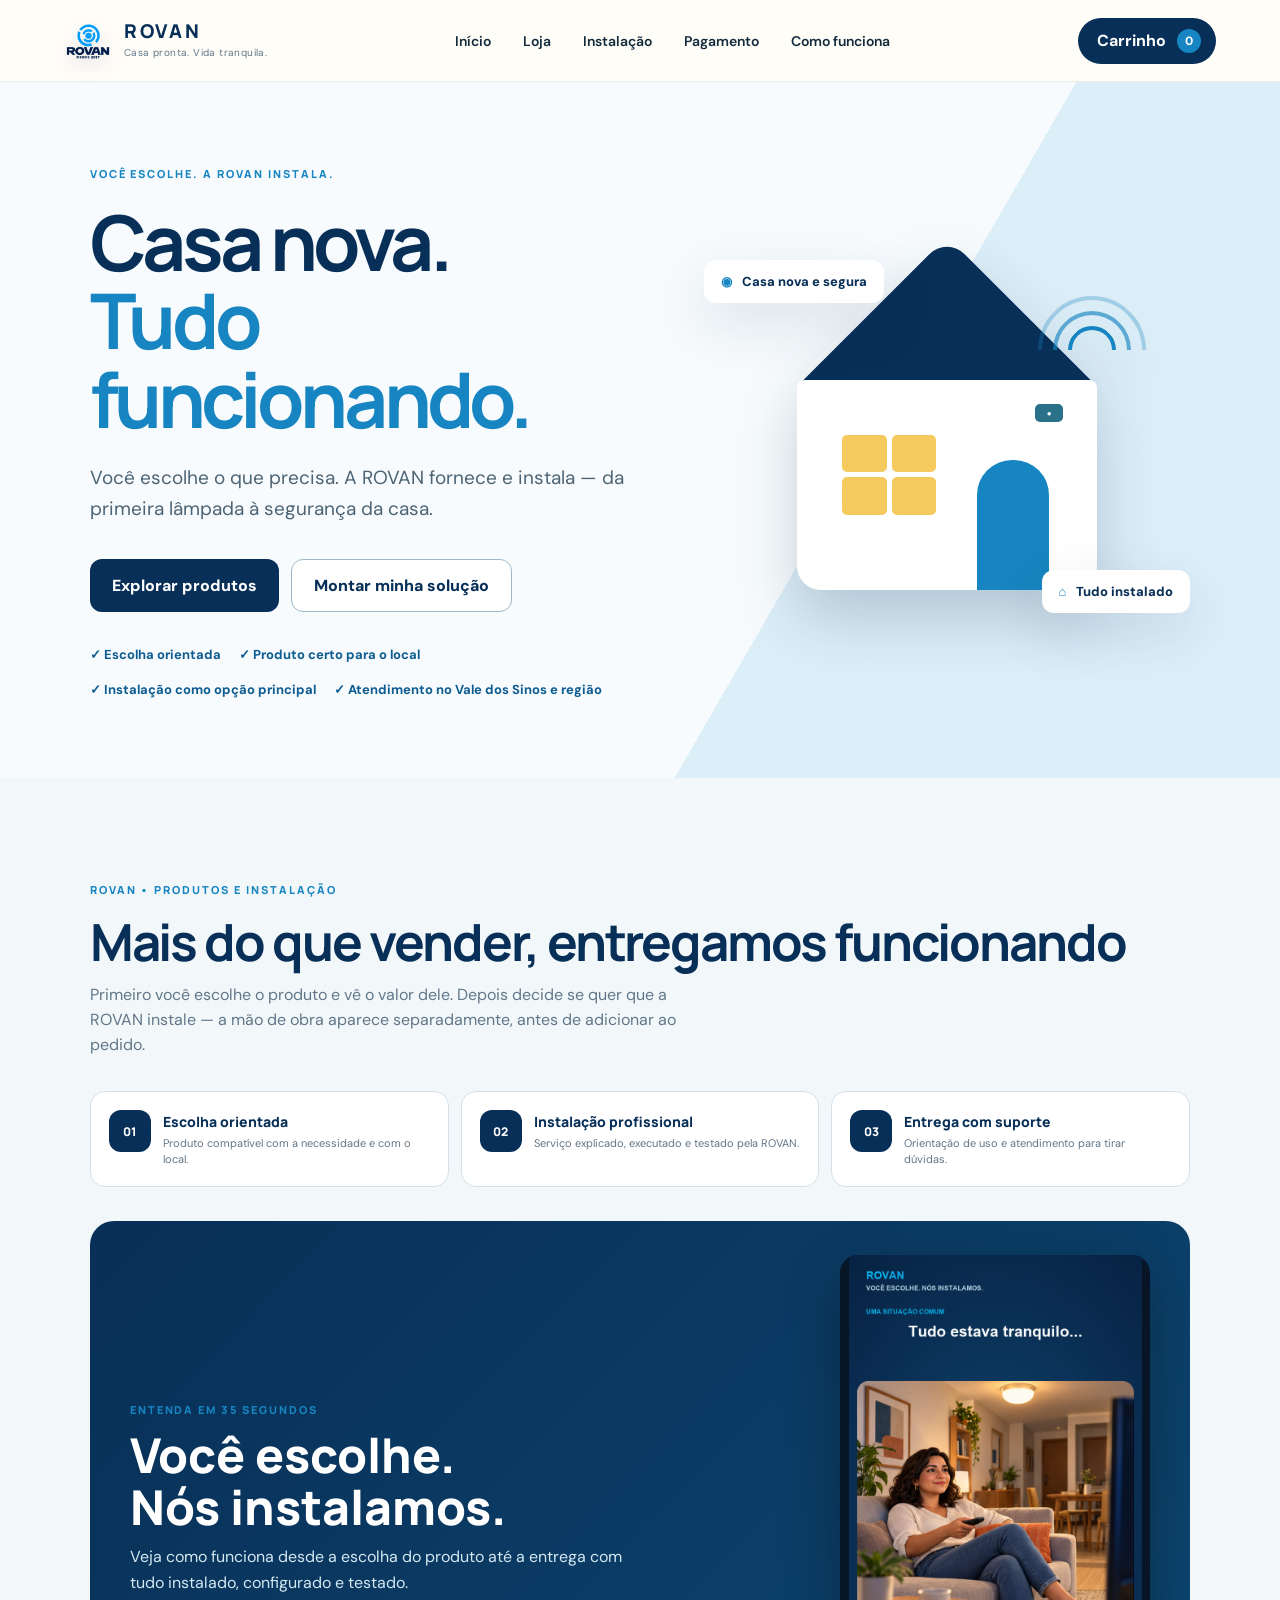
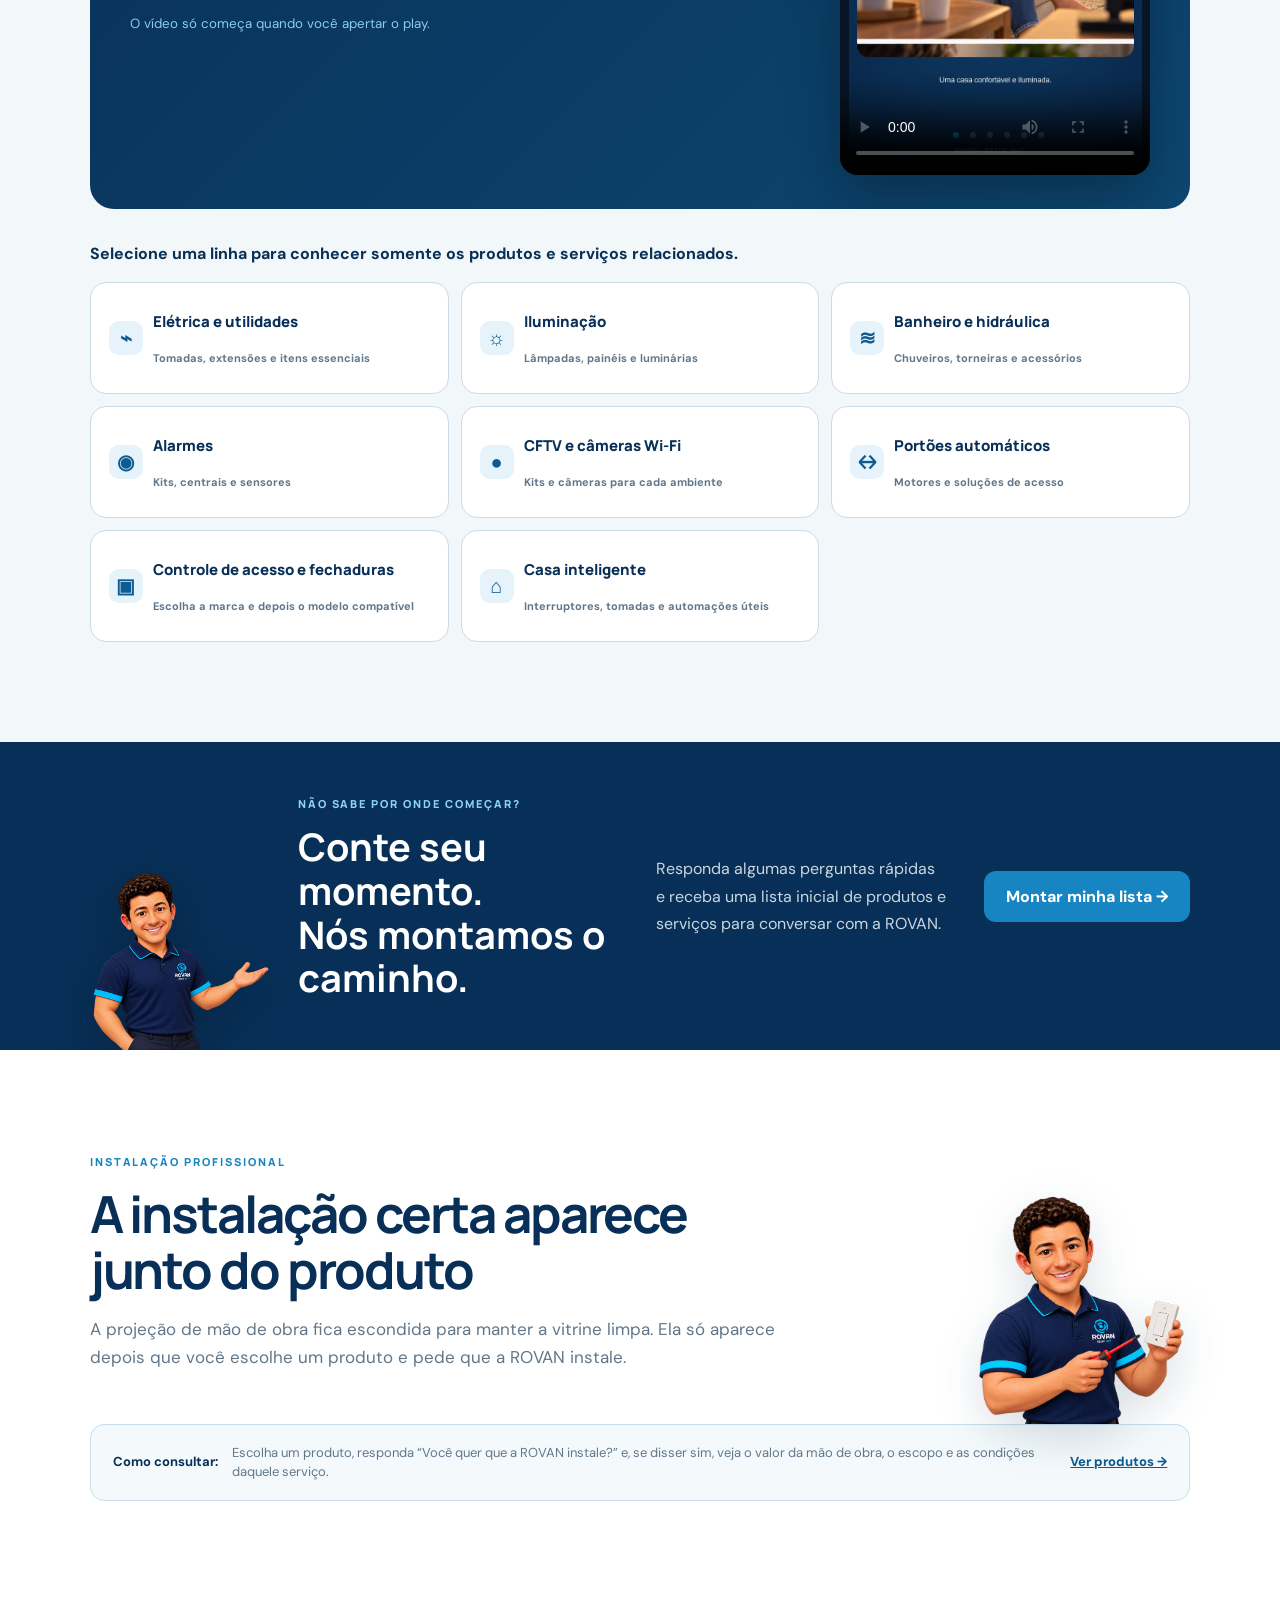
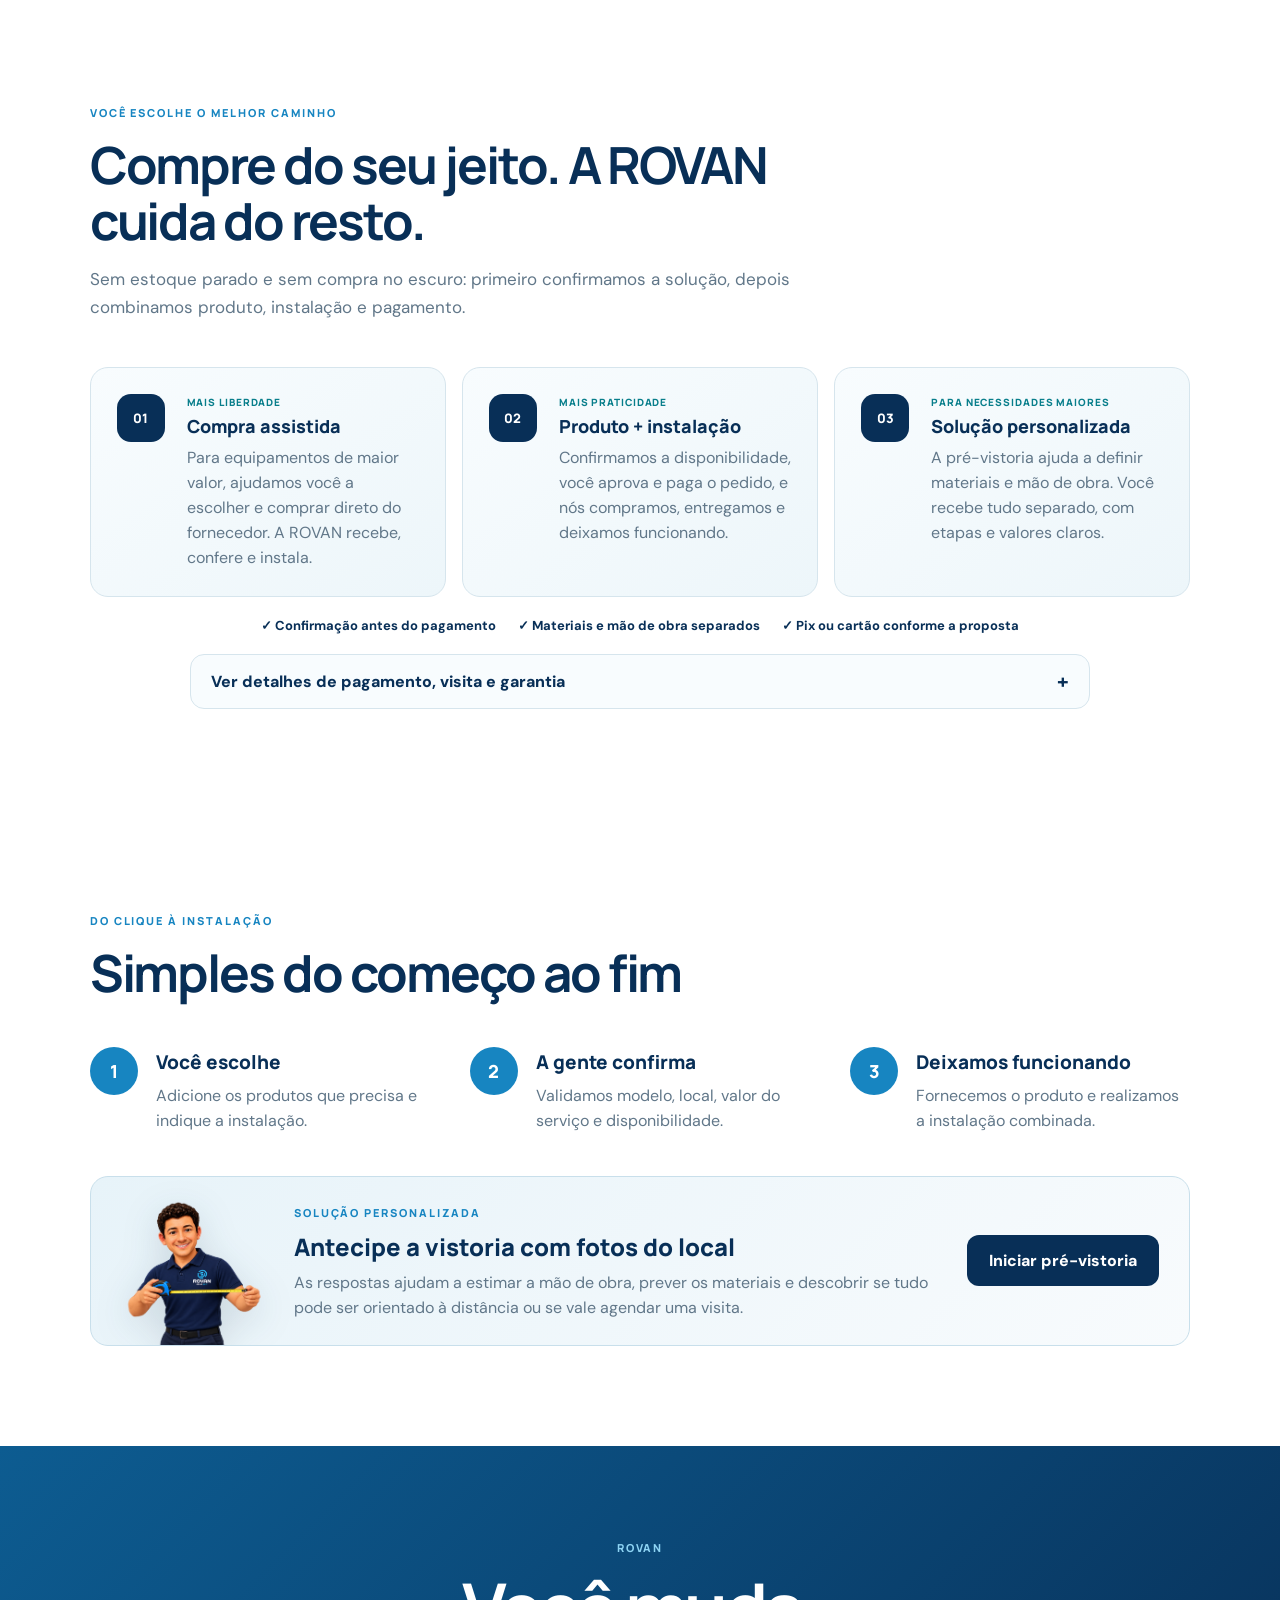
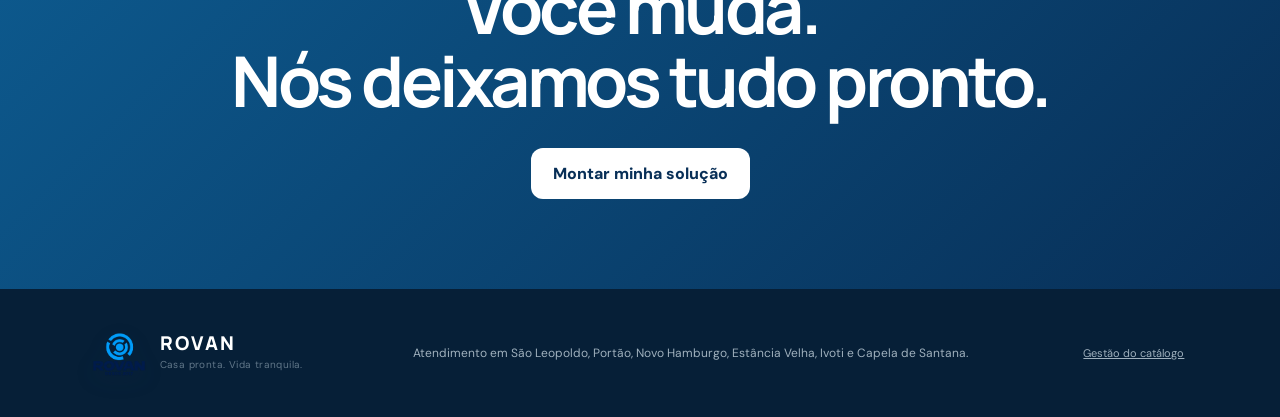
==== commit 6ad51175: "Simplifica abertura da loja" ====
--- a/index.html
+++ b/index.html
@@ -17,7 +17,7 @@
   <link rel="preconnect" href="https://fonts.googleapis.com">
   <link rel="preconnect" href="https://fonts.gstatic.com" crossorigin>
   <link href="https://fonts.googleapis.com/css2?family=DM+Sans:wght@400;500;600;700&family=Manrope:wght@600;700;800&display=swap" rel="stylesheet">
-  <link rel="stylesheet" href="styles.css?v=12">
+  <link rel="stylesheet" href="styles.css?v=13">
 </head>
 <body>
   <header class="topbar">
@@ -26,7 +26,7 @@
       <span><strong>ROVAN</strong><small>Casa pronta. Vida tranquila.</small></span>
     </a>
     <nav aria-label="Navegação principal">
-      <a href="#solucoes">Casa nova</a>
+      <a href="#inicio">Início</a>
       <a href="#catalogo">Loja</a>
       <a href="#instalacao">Instalação</a>
       <a href="#pagamento">Pagamento</a>
@@ -67,29 +67,6 @@
         <div class="floating-tag tag-one"><span>◉</span> Casa nova e segura</div>
         <div class="floating-tag tag-two"><span>⌂</span> Tudo instalado</div>
       </div>
-    </section>
-
-    <section class="section intro" id="solucoes">
-      <div class="section-heading">
-        <span class="eyebrow">COMECE PELO QUE IMPORTA</span>
-        <h2>Um caminho simples para equipar sua casa</h2>
-        <p>Organizamos os produtos por necessidade para você descobrir, escolher e instalar sem complicação.</p>
-      </div>
-      <div class="pillars">
-        <article class="pillar start"><span class="pillar-number">01</span><div class="icon">⌂</div><h3>Primeiros essenciais</h3><p>Os itens que fazem falta logo na chegada: tomadas, extensões, ferramentas e acessórios.</p><button type="button" data-filter-link="essenciais">Ver essenciais →</button></article>
-        <article class="pillar light"><span class="pillar-number">02</span><div class="icon">☼</div><h3>Iluminação e elétrica</h3><p>Lâmpadas, painéis e conexões para deixar cada ambiente pronto para uso.</p><button type="button" data-filter-link="iluminacao">Ver iluminação →</button></article>
-        <article class="pillar bath"><span class="pillar-number">03</span><div class="icon">≋</div><h3>Banheiro e hidráulica</h3><p>Chuveiro, torneira e acessórios para ter conforto desde o primeiro dia.</p><button type="button" data-filter-link="banheiro">Ver produtos →</button></article>
-        <article class="pillar safe"><span class="pillar-number">04</span><div class="icon">●</div><h3>Casa segura</h3><p>Câmeras e alarmes instalados pela ROVAN ou em kits prontos para você mesmo instalar com suporte profissional.</p><button type="button" data-open-planner>Conhecer segurança →</button></article>
-      </div>
-      <div class="purchase-model">
-        <div><span>CAMINHO PRINCIPAL</span><h3>Produto + instalação ROVAN</h3><p>Você escolhe. Nós confirmamos o modelo correto, fornecemos o produto e deixamos tudo funcionando.</p></div>
-        <div><span>PARA CÂMERAS E ALARMES</span><h3>Kit pronto para fazer você mesmo</h3><p>A ROVAN monta e configura o kit, entrega no local e oferece orientação profissional para tirar dúvidas durante a instalação.</p></div>
-      </div>
-      <aside class="rovan-guide">
-        <img src="assets/apresentador-rovan-loja.png" alt="Apresentador da loja ROVAN com o novo uniforme">
-        <div><span class="eyebrow">DICA DA ROVAN</span><h3>Na dúvida, mande uma foto.</h3><p>A gente ajuda você a escolher o produto certo para o local antes da compra — com orientação de quem também instala.</p></div>
-        <button class="button primary" type="button" data-open-planner>Quero orientação</button>
-      </aside>
     </section>
 
     <section class="section catalog" id="catalogo">
@@ -212,9 +189,9 @@
     <div class="cart-summary" id="cartSummary">
       <div class="install-toggle"><span>✓ A instalação é escolhida separadamente em cada produto.</span></div>
       <div class="customer-fields">
-        <label><span>Seu nome</span><input id="customerName" type="text" autocomplete="name" placeholder="Como podemos chamar você?"></label>
-        <label><span>Telefone / WhatsApp</span><input id="customerPhone" type="tel" autocomplete="tel" inputmode="tel" placeholder="(51) 99999-9999"></label>
-        <label class="wide"><span>Endereço completo da entrega ou instalação</span><input id="serviceAddress" type="text" autocomplete="street-address" placeholder="Rua, número, bairro e cidade"></label>
+        <label><span>Seu nome</span><input id="customerName" type="text" autocomplete="name" placeholder="Como podemos chamar você?" required></label>
+        <label><span>Telefone / WhatsApp</span><input id="customerPhone" type="tel" autocomplete="tel" inputmode="tel" placeholder="(51) 99999-9999" required></label>
+        <label class="wide"><span>Endereço completo da entrega ou instalação</span><input id="serviceAddress" type="text" autocomplete="street-address" placeholder="Rua, número, bairro e cidade" required></label>
         <label class="wide"><span>Complemento ou ponto de referência <small>(opcional)</small></span><input id="serviceReference" type="text" placeholder="Apartamento, bloco ou referência próxima"></label>
         <label><span>Melhor dia <small>(preferência)</small></span><input id="preferredDate" type="date"></label>
         <label><span>Melhor período</span><select id="preferredPeriod"><option>Manhã</option><option>Tarde</option><option>Horário comercial</option><option>Sábado</option><option>A combinar</option></select></label>
@@ -362,7 +339,7 @@
 
   <div class="overlay" id="overlay"></div>
   <div class="toast" id="toast" role="status" aria-live="polite"></div>
-  <script src="catalog-data.js?v=12"></script>
-  <script src="app-v3.js?v=12"></script>
+  <script src="catalog-data.js?v=13"></script>
+  <script src="app-v3.js?v=13"></script>
 </body>
 </html>
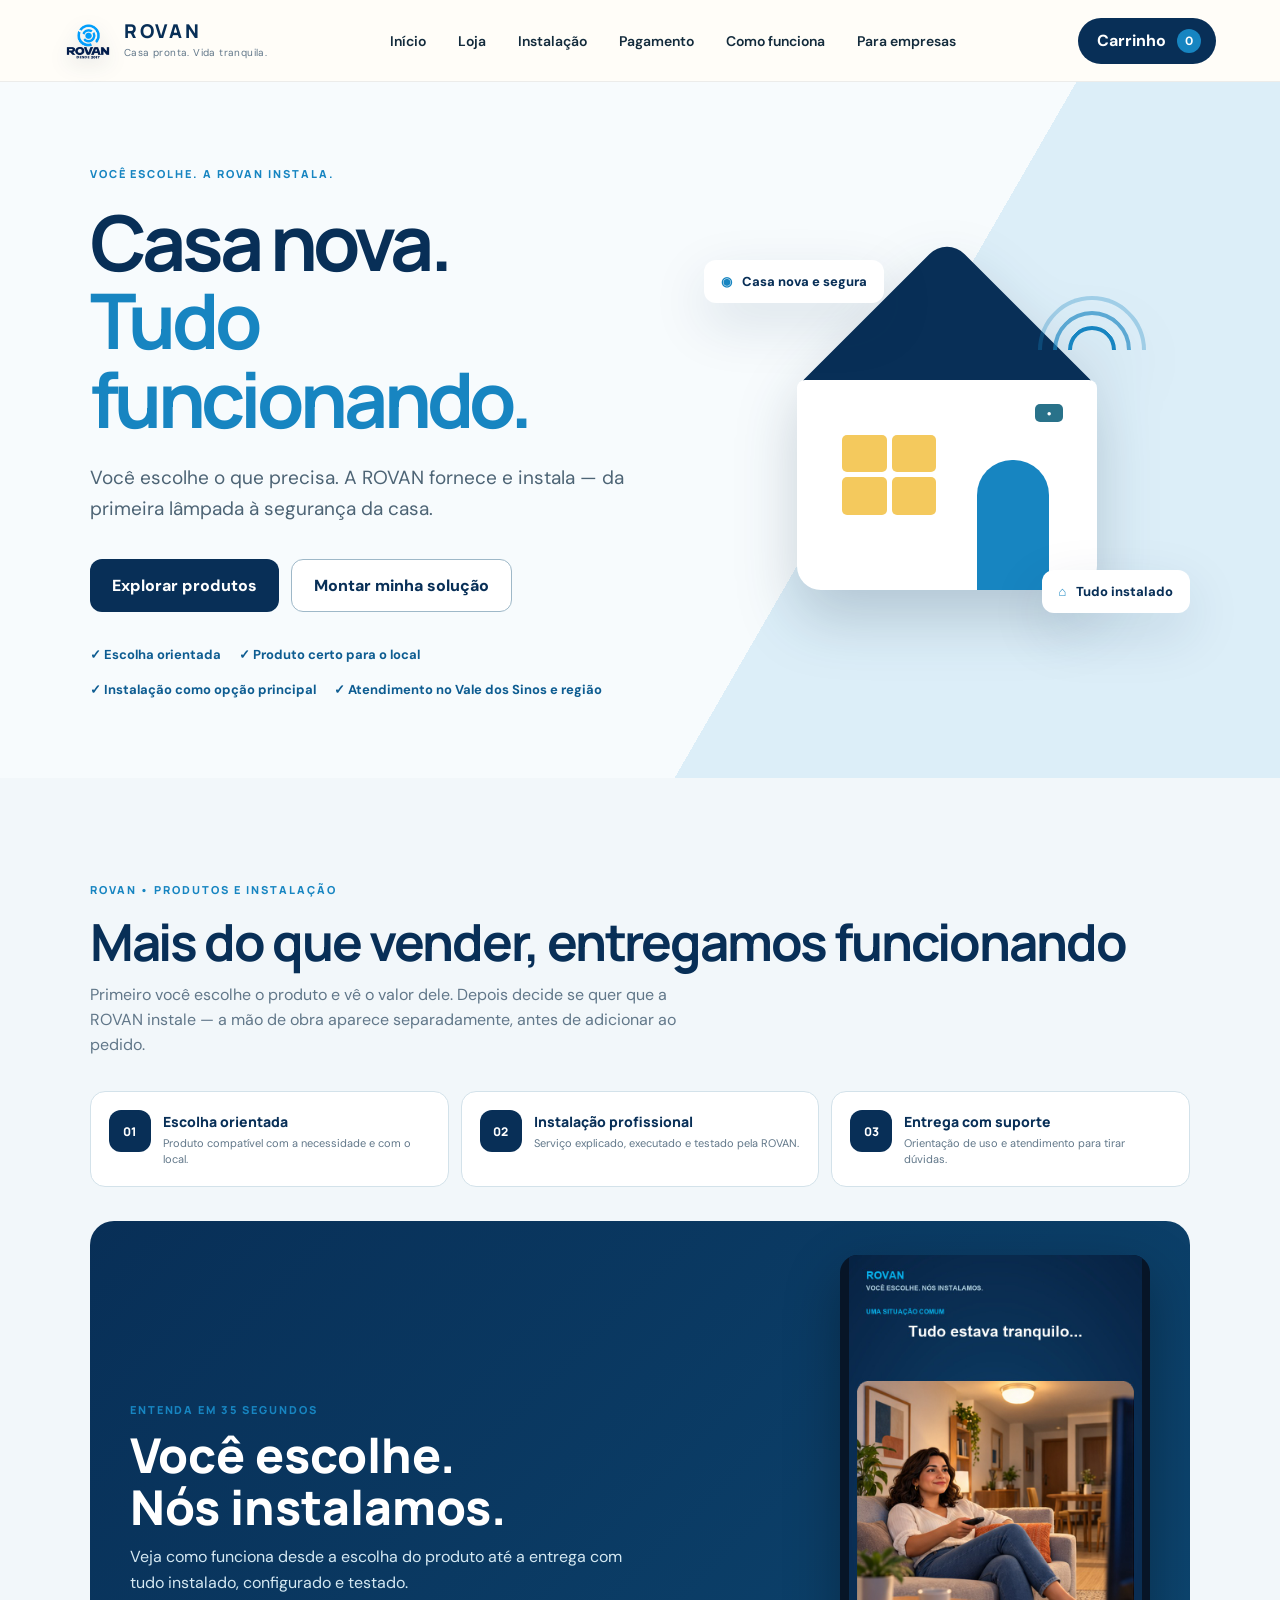
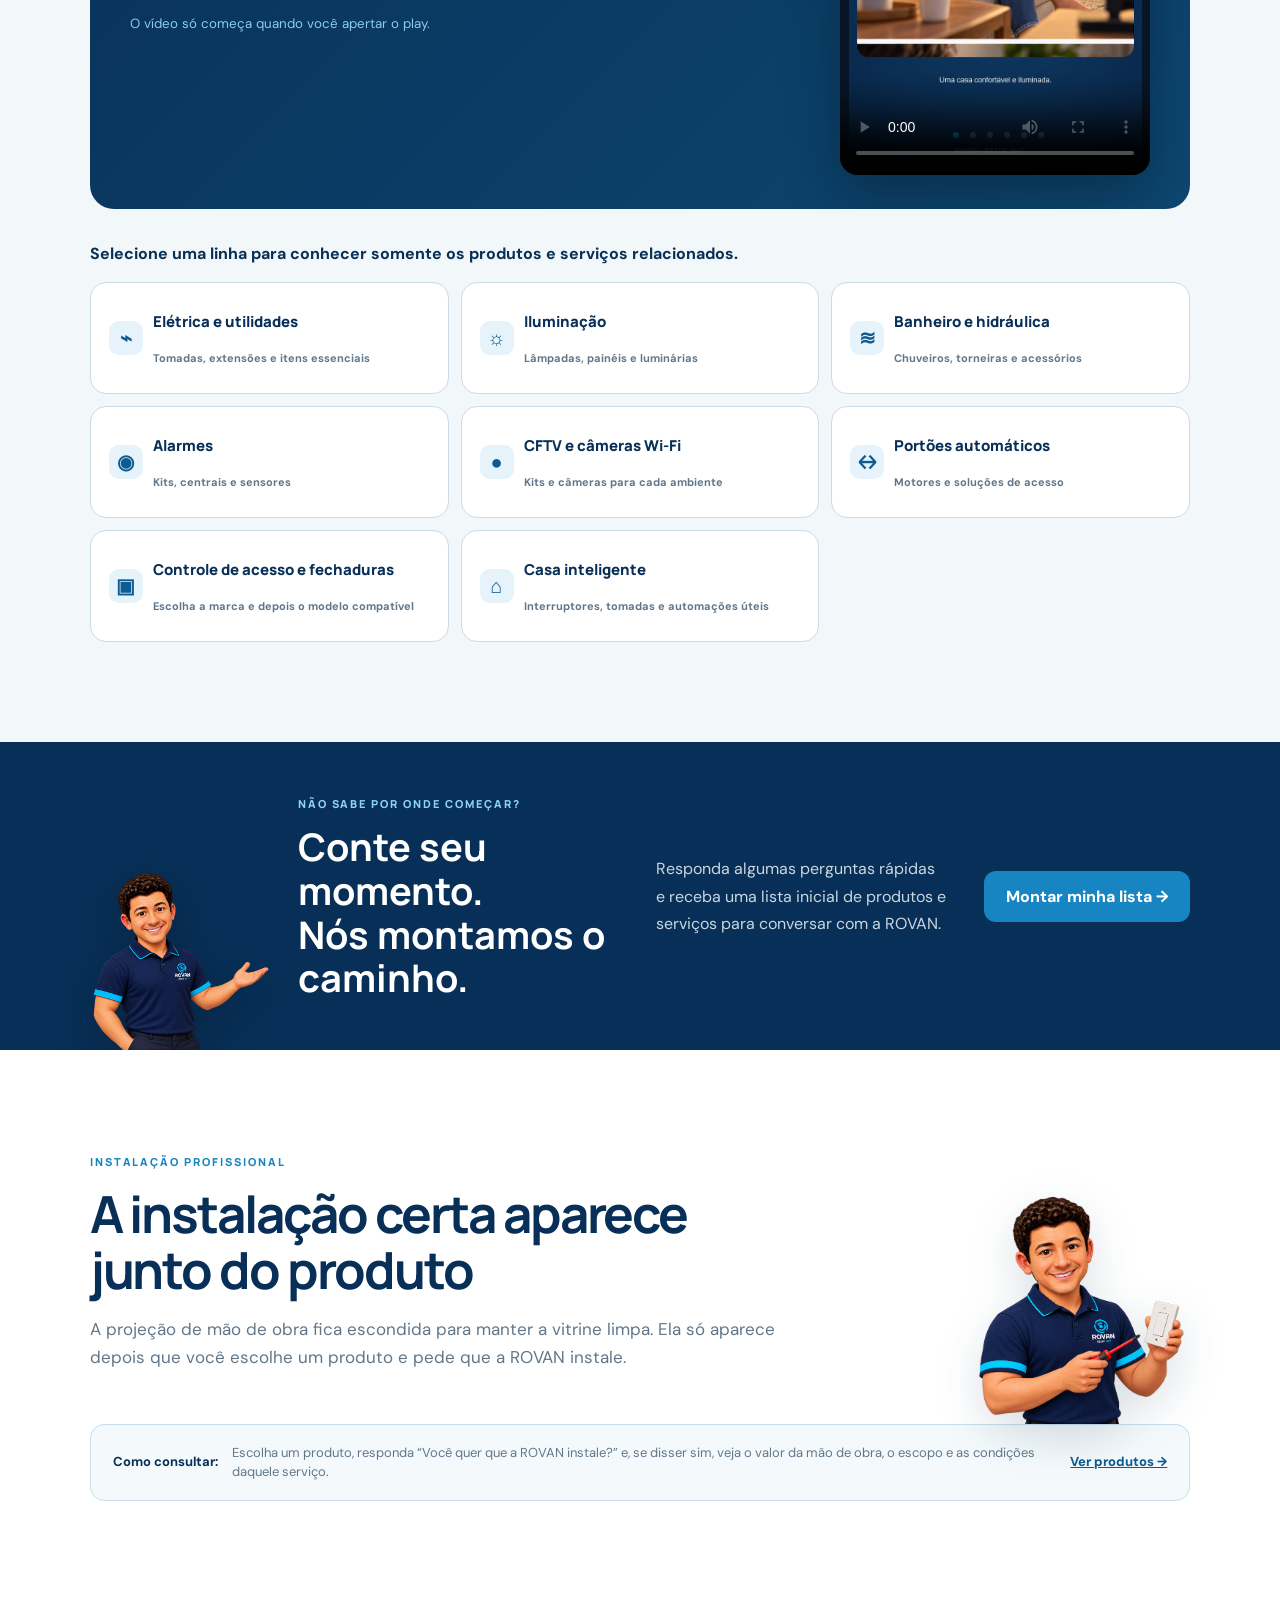
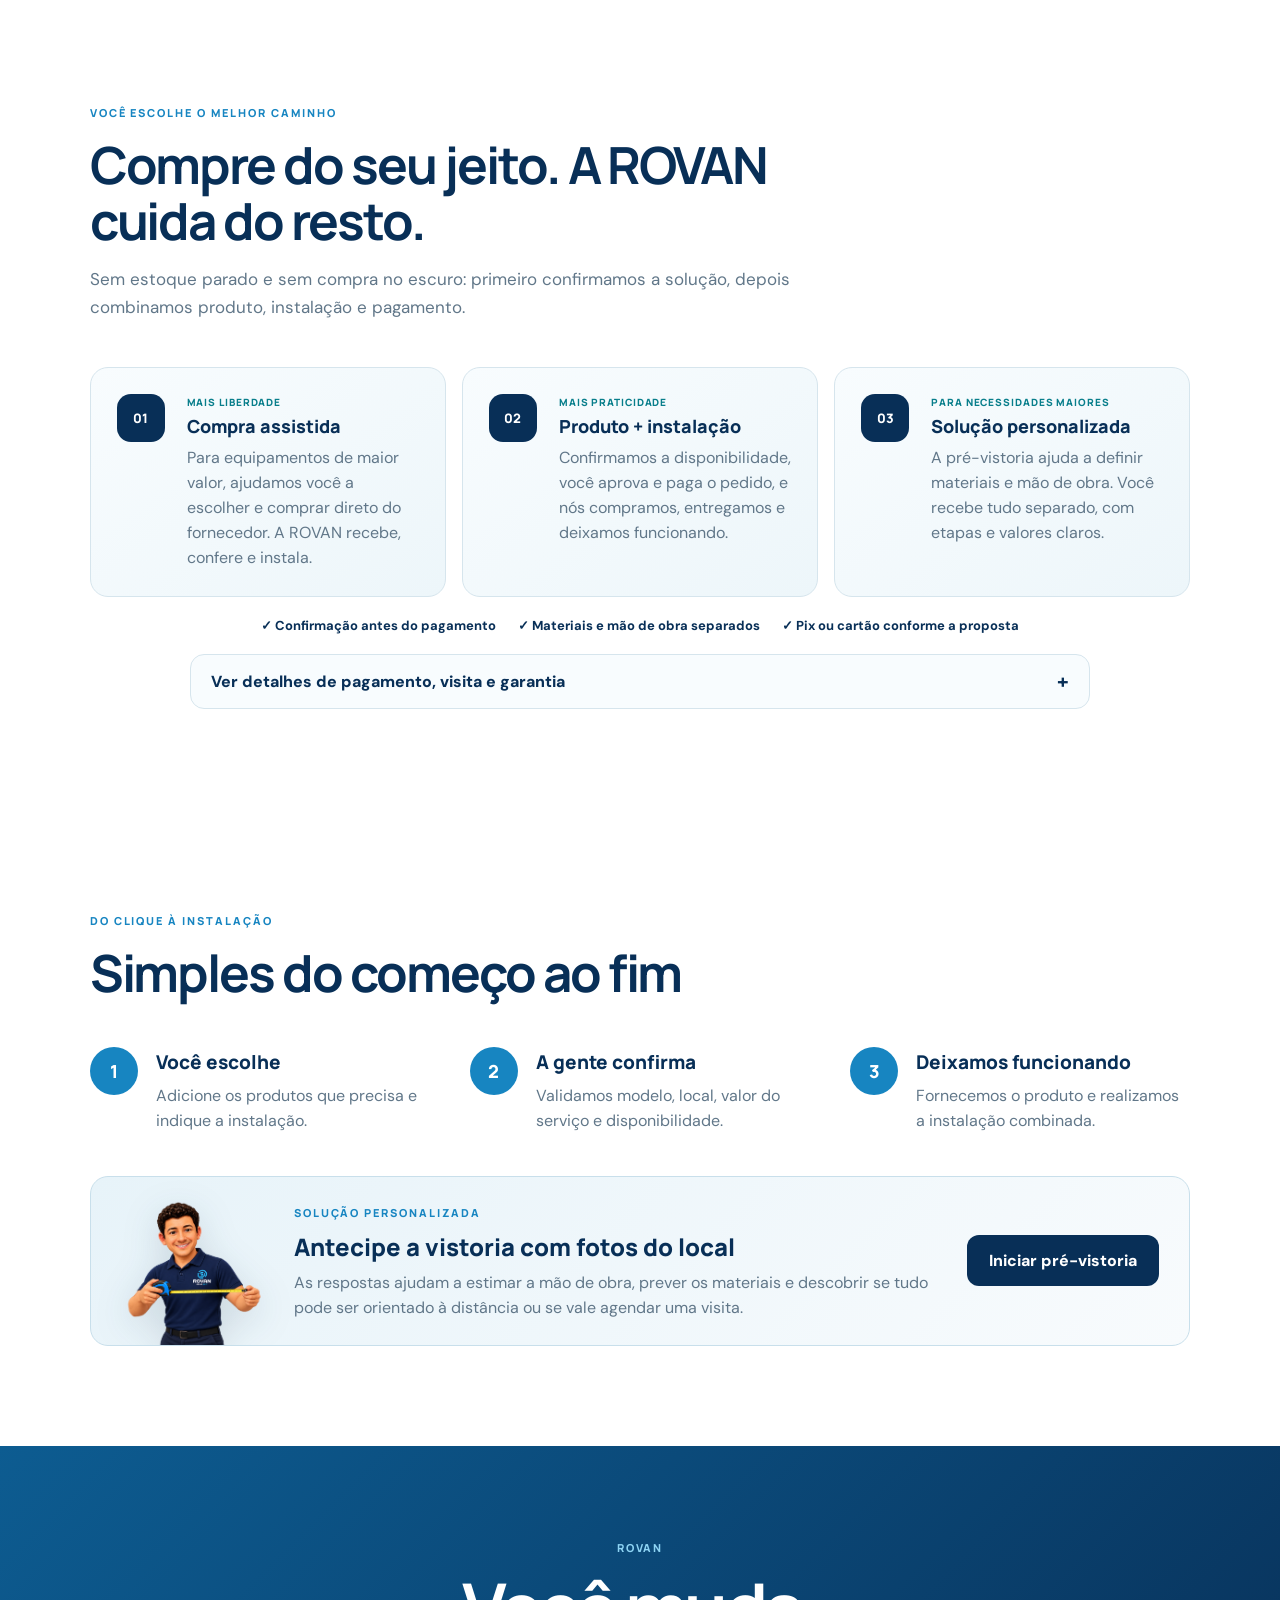
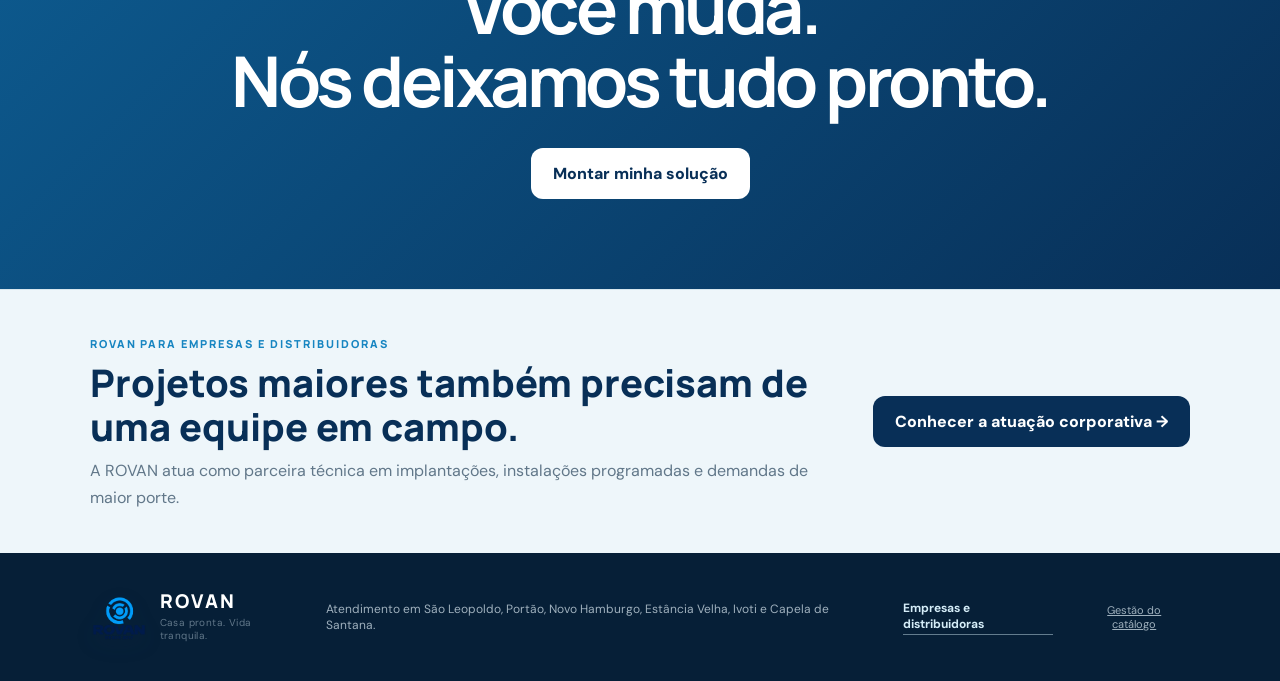
==== commit 3c6d19e2: "Adicionar area corporativa para empresas e distribuidoras" ====
--- a/index.html
+++ b/index.html
@@ -10,14 +10,14 @@
   <meta property="og:type" content="website">
   <meta property="og:title" content="ROVAN — Você escolhe. A gente instala.">
   <meta property="og:description" content="Produtos, segurança eletrônica e instalação para deixar sua casa funcionando desde o primeiro dia.">
-  <meta property="og:url" content="https://rovan-primeira-casa.ademiralvescontabili.chatgpt.site/">
-  <meta property="og:image" content="https://rovan-primeira-casa.ademiralvescontabili.chatgpt.site/assets/logo-rovan.png">
+  <meta property="og:url" content="https://jrovan2017.github.io/">
+  <meta property="og:image" content="https://jrovan2017.github.io/assets/logo-rovan.png">
   <title>ROVAN — Sua casa pronta e protegida</title>
   <link rel="icon" type="image/png" href="assets/logo-rovan.png">
   <link rel="preconnect" href="https://fonts.googleapis.com">
   <link rel="preconnect" href="https://fonts.gstatic.com" crossorigin>
   <link href="https://fonts.googleapis.com/css2?family=DM+Sans:wght@400;500;600;700&family=Manrope:wght@600;700;800&display=swap" rel="stylesheet">
-  <link rel="stylesheet" href="styles.css?v=13">
+  <link rel="stylesheet" href="styles.css?v=17">
 </head>
 <body>
   <header class="topbar">
@@ -31,6 +31,7 @@
       <a href="#instalacao">Instalação</a>
       <a href="#pagamento">Pagamento</a>
       <a href="#como-funciona">Como funciona</a>
+      <a href="parceria.html">Para empresas</a>
     </nav>
     <button class="cart-button" id="openCart" type="button" aria-label="Abrir carrinho">
       <span>Carrinho</span><b id="cartCount">0</b>
@@ -70,6 +71,12 @@
     </section>
 
     <section class="section catalog" id="catalogo">
+      <div class="category-page-intro">
+        <a href="index.html?atualizado=14#catalogo">← Voltar para todas as linhas</a>
+        <span class="eyebrow">CATÁLOGO ROVAN</span>
+        <h1 id="categoryPageTitle">Produtos</h1>
+        <p>Escolha o produto e, na etapa seguinte, decida se deseja a instalação da ROVAN.</p>
+      </div>
       <div class="catalog-head">
         <div>
           <span class="eyebrow">ROVAN • PRODUTOS E INSTALAÇÃO</span>
@@ -174,11 +181,21 @@
       <h2>Você muda.<br>Nós deixamos tudo pronto.</h2>
       <button class="button white" type="button" data-open-planner>Montar minha solução</button>
     </section>
+
+    <aside class="enterprise-entry" aria-label="Soluções corporativas da ROVAN">
+      <div>
+        <span class="eyebrow">ROVAN PARA EMPRESAS E DISTRIBUIDORAS</span>
+        <h2>Projetos maiores também precisam de uma equipe em campo.</h2>
+        <p>A ROVAN atua como parceira técnica em implantações, instalações programadas e demandas de maior porte.</p>
+      </div>
+      <a class="button enterprise-button" href="parceria.html">Conhecer a atuação corporativa →</a>
+    </aside>
   </main>
 
   <footer>
     <div class="brand footer-brand"><img class="brand-logo" src="assets/logo-rovan.png" alt=""><span><strong>ROVAN</strong><small>Casa pronta. Vida tranquila.</small></span></div>
     <p>Atendimento em São Leopoldo, Portão, Novo Hamburgo, Estância Velha, Ivoti e Capela de Santana.</p>
+    <a class="footer-enterprise-link" href="parceria.html">Empresas e distribuidoras</a>
     <button type="button" id="openAdmin">Gestão do catálogo</button>
   </footer>
 
@@ -279,6 +296,21 @@
     </div>
   </div>
 
+  <div class="modal" id="firstMoveModal" aria-hidden="true" role="dialog" aria-modal="true" aria-labelledby="firstMoveTitle">
+    <div class="modal-card first-move-card">
+      <button class="modal-close" type="button" data-close aria-label="Fechar">×</button>
+      <span class="eyebrow">SUA PRIMEIRA MUDANÇA</span>
+      <h2 id="firstMoveTitle">Monte a lista da casa por ambiente</h2>
+      <p>Marque somente o que precisa e ajuste as quantidades. Antes da compra, a ROVAN confirma modelos, tensão, medidas e compatibilidade.</p>
+      <div class="first-move-progress"><strong id="firstMoveCount">0 itens selecionados</strong><span>A lista fica salva neste aparelho.</span></div>
+      <form id="firstMoveForm">
+        <div class="first-move-rooms" id="firstMoveRooms"></div>
+        <label class="first-move-install"><input type="checkbox" id="firstMoveInstallation" checked><span><strong>Quero que a ROVAN instale os itens selecionados</strong><small>A mão de obra será calculada conforme a lista, as fotos e as condições do imóvel.</small></span></label>
+        <div class="first-move-actions"><button class="button secondary" type="button" id="firstMoveClear">Limpar lista</button><button class="button primary" type="submit">Adicionar lista ao pedido</button></div>
+      </form>
+    </div>
+  </div>
+
   <div class="modal" id="installationModal" aria-hidden="true" role="dialog" aria-modal="true" aria-labelledby="installationProductName">
     <div class="modal-card installation-card">
       <button class="modal-close" type="button" data-close aria-label="Fechar">×</button>
@@ -294,7 +326,7 @@
       </div>
       <div class="installation-reveal" id="installationReveal" hidden>
         <div class="installation-estimate"><span id="installationEstimateLabel">Mão de obra estimada</span><strong id="installationEstimateValue">Sob análise</strong><small id="installationEstimateUnit"></small></div>
-        <div class="installation-separation"><span><small>PRODUTO</small><strong id="installationProductPriceRepeat">Sob consulta</strong></span><b>+</b><span><small>MÃO DE OBRA</small><strong id="installationLaborPriceRepeat">Sob análise</strong></span></div>
+        <div class="installed-total"><small>PRODUTO INSTALADO</small><strong id="installationGrandTotal">Sob consulta</strong><span>Equipamento e instalação em condição básica.</span></div>
         <div class="installation-details-grid">
           <section><h3>O que está incluído</h3><ul id="installationIncluded"></ul></section>
           <section><h3>O que pode alterar o valor</h3><p id="installationConditions"></p></section>
@@ -340,6 +372,6 @@
   <div class="overlay" id="overlay"></div>
   <div class="toast" id="toast" role="status" aria-live="polite"></div>
   <script src="catalog-data.js?v=13"></script>
-  <script src="app-v3.js?v=13"></script>
+  <script src="app-v3.js?v=17"></script>
 </body>
 </html>
--- a/styles.css
+++ b/styles.css
@@ -59,8 +59,9 @@
 @media(max-width:680px){.installation-explainer{grid-template-columns:1fr}.installation-product-head{grid-template-columns:80px 1fr}.installation-product-image{width:80px;height:80px}.installation-product-head h2{font-size:18px}.installation-estimate{grid-template-columns:1fr}.installation-estimate strong{grid-row:auto;grid-column:auto;font-size:20px}.installation-details-grid{grid-template-columns:1fr}.installation-actions{flex-direction:column}}
 
 /* Fluxo de compra: produto primeiro, instalação somente após a escolha */
-.product-bottom{margin-top:auto;display:grid;align-items:stretch;gap:12px}.product-price strong{display:block;color:var(--navy);font-size:20px}.product-price small{display:block;margin-bottom:3px;font-size:9px;font-weight:800;letter-spacing:.08em;color:var(--blue)}.add-product{border:0;width:100%;height:auto;min-height:42px;padding:10px 14px;border-radius:11px;background:var(--coral);color:white;font:800 12px Manrope}.add-product:hover{filter:brightness(.95);transform:translateY(-1px)}.installation-optional{display:block;margin-top:8px;color:var(--muted);font-size:9px;line-height:1.35}.choice-product-price{display:inline-grid;gap:2px;margin-top:12px;padding:9px 12px;border-radius:10px;background:#eef6fa}.choice-product-price span{font:800 8px Manrope;letter-spacing:.08em;color:var(--blue)}.choice-product-price strong{color:var(--navy);font:800 17px Manrope}.installation-question{margin-top:20px;padding:22px;border:1px solid #c8dfea;border-radius:16px;background:linear-gradient(135deg,#f4fafc,#e7f3f8);text-align:center}.installation-question>strong{display:block;color:var(--navy);font:800 20px Manrope}.installation-question>p{margin:6px 0 17px;color:var(--muted);font-size:12px}.installation-question>div{display:flex;justify-content:center;gap:10px}.installation-reveal[hidden]{display:none}.installation-separation{display:grid;grid-template-columns:1fr auto 1fr;gap:14px;align-items:center;margin:12px 0;padding:13px;border:1px solid var(--line);border-radius:12px;background:#fff}.installation-separation>span{display:grid;gap:3px}.installation-separation small{font:800 8px Manrope;letter-spacing:.08em;color:var(--blue)}.installation-separation strong{color:var(--navy);font:800 15px Manrope}.installation-separation>b{color:var(--muted)}.cart-installation{padding:3px 7px;border-radius:99px;background:#eef2f4;color:var(--muted)!important;width:max-content;max-width:100%}.cart-installation.selected{background:#e3f5ec;color:var(--green)!important}.catalog-price-note strong{color:var(--navy)}
+.product-bottom{margin-top:auto;display:grid;align-items:stretch;gap:12px}.product-price strong{display:block;color:var(--navy);font-size:20px}.product-price small{display:block;margin-bottom:3px;font-size:9px;font-weight:800;letter-spacing:.08em;color:var(--blue)}.add-product{border:0;width:100%;height:auto;min-height:42px;padding:10px 14px;border-radius:11px;background:var(--coral);color:white;font:800 12px Manrope}.add-product:hover{filter:brightness(.95);transform:translateY(-1px)}.installation-optional{display:block;margin-top:8px;color:var(--muted);font-size:9px;line-height:1.35}.choice-product-price{display:inline-grid;gap:2px;margin-top:12px;padding:9px 12px;border-radius:10px;background:#eef6fa}.choice-product-price span{font:800 8px Manrope;letter-spacing:.08em;color:var(--blue)}.choice-product-price strong{color:var(--navy);font:800 17px Manrope}.installation-question{margin-top:20px;padding:22px;border:1px solid #c8dfea;border-radius:16px;background:linear-gradient(135deg,#f4fafc,#e7f3f8);text-align:center}.installation-question>strong{display:block;color:var(--navy);font:800 20px Manrope}.installation-question>p{margin:6px 0 17px;color:var(--muted);font-size:12px}.installation-question>div{display:flex;justify-content:center;gap:10px}.installation-reveal[hidden]{display:none}.installation-separation{display:grid;grid-template-columns:1fr auto 1fr auto 1fr;gap:14px;align-items:center;margin:12px 0;padding:13px;border:1px solid var(--line);border-radius:12px;background:#fff}.installation-separation>span{display:grid;gap:3px}.installation-separation small{font:800 8px Manrope;letter-spacing:.08em;color:var(--blue)}.installation-separation strong{color:var(--navy);font:800 15px Manrope}.installation-separation>b{color:var(--muted)}.installation-total{padding:9px 11px;border-radius:10px;background:#e3f5ec}.installation-total strong{color:var(--green)}.cart-installation{padding:3px 7px;border-radius:99px;background:#eef2f4;color:var(--muted)!important;width:max-content;max-width:100%}.cart-installation.selected{background:#e3f5ec;color:var(--green)!important}.catalog-price-note strong{color:var(--navy)}
 @media(max-width:680px){.installation-product-head{align-items:start}.installation-question>div{flex-direction:column}.installation-question{padding:18px 14px}.installation-question .button{width:100%}.installation-separation{grid-template-columns:1fr}.installation-separation>b{display:none}}
+.installed-total{display:grid;gap:4px;margin:12px 0;padding:18px 20px;border:1px solid #b8dfcc;border-radius:14px;background:#e3f5ec}.installed-total small{color:var(--green);font:800 9px Manrope;letter-spacing:.1em}.installed-total strong{color:var(--navy);font:800 clamp(24px,4vw,34px) Manrope}.installed-total span{color:#49685a;font-size:11px}.choice-product-price[hidden]{display:none}
 .store-video{display:grid;grid-template-columns:1fr minmax(230px,310px);gap:36px;align-items:center;margin:34px 0;padding:34px 40px;border-radius:24px;background:linear-gradient(135deg,var(--navy),#0d4771);color:#fff;overflow:hidden}.store-video h3{margin:10px 0 12px;font:800 clamp(30px,4vw,48px)/1.08 Manrope}.store-video p{max-width:520px;margin:0 0 16px;color:#d4e8f2;line-height:1.6}.store-video small{color:#8bcde8}.store-video video{display:block;width:100%;max-height:520px;border-radius:18px;background:#071527;box-shadow:0 20px 55px rgba(0,0,0,.3)}
 @media(max-width:680px){.store-video{grid-template-columns:1fr;padding:26px 20px}.store-video video{max-height:none}.store-video h3{font-size:34px}}
 .customer-fields{display:grid;grid-template-columns:1fr 1fr;gap:10px;margin:14px 0}.customer-fields label{display:grid;gap:5px}.customer-fields label.wide{grid-column:1/-1}.customer-fields span,.payment-choice>span{color:var(--navy);font-size:11px;font-weight:800}.customer-fields span small{font-weight:500;color:var(--muted)}.customer-fields input,.customer-fields select{width:100%;border:1px solid var(--line);border-radius:9px;background:#fff;padding:11px 12px;color:var(--navy);font:500 12px DM Sans}.schedule-note{display:block;margin:-4px 0 12px!important;padding:9px 11px;border-radius:8px;background:#f0f6f9;color:var(--muted)!important}.install-toggle{margin-top:12px}
@@ -71,3 +72,17 @@
 .brand-filter[hidden]{display:none}.brand-filter>div:first-child{display:grid;gap:4px}.brand-filter strong{color:var(--navy);font:800 15px Manrope}.brand-filter small{color:var(--muted);font-size:11px;line-height:1.4}.brand-options{display:flex;flex-wrap:wrap;gap:8px}.brand-options button{border:1px solid #b8d2df;border-radius:99px;background:#fff;color:var(--navy);padding:9px 13px;font:800 11px Manrope;transition:.18s ease}.brand-options button:hover{border-color:var(--blue);color:var(--blue)}.brand-options button.active{border-color:var(--navy);background:var(--navy);color:#fff;box-shadow:0 6px 15px rgba(16,42,67,.16)}
 .chosen-brand{display:inline-flex;width:max-content;max-width:100%;margin:7px 0 0;padding:5px 8px;border-radius:99px;background:#e2f4fa;color:var(--blue);font:800 9px Manrope;letter-spacing:.03em}.chosen-brand.neutral{background:#eef2f4;color:var(--muted)}
 @media(max-width:680px){.brand-filter{grid-template-columns:1fr;padding:15px}.brand-options{gap:7px}.brand-options button{padding:9px 11px}}
+
+/* Lista interativa da Primeira Mudança */
+.first-move-card{width:min(1040px,calc(100vw - 32px));max-height:92vh;overflow:auto;padding:34px}.first-move-card>p{max-width:760px}.first-move-progress{display:flex;align-items:center;justify-content:space-between;gap:16px;margin:20px 0;padding:14px 16px;border-radius:14px;background:#eef8fd;color:var(--navy)}.first-move-progress span{font-size:12px;color:var(--muted)}.first-move-rooms{display:grid;grid-template-columns:repeat(2,minmax(0,1fr));gap:14px}.first-move-room{margin:0;padding:0 14px 12px;border:1px solid #dce7ed;border-radius:16px;background:#fff}.first-move-room legend{padding:0 8px;font-family:Manrope,sans-serif;font-weight:800;color:var(--navy)}.first-move-room legend span{display:inline-grid;place-items:center;width:30px;height:30px;margin-right:7px;border-radius:9px;background:var(--blue);color:#fff}.first-move-room>div{display:grid;gap:5px}.first-move-item{display:grid;grid-template-columns:18px minmax(0,1fr) auto;align-items:center;gap:9px;min-height:45px;padding:7px 2px;border-bottom:1px solid #edf2f5;font-size:13px}.first-move-item:last-child{border-bottom:0}.first-move-item>input{width:17px;height:17px;accent-color:var(--blue)}.first-move-qty{display:flex;align-items:center;border:1px solid #d6e1e7;border-radius:10px;overflow:hidden;background:#fff}.first-move-qty button{width:28px;height:30px;border:0;background:#f2f6f8;color:var(--navy);font-size:16px;cursor:pointer}.first-move-qty input{width:34px;height:30px;padding:0;border:0;text-align:center;font:700 12px DM Sans,sans-serif;color:var(--navy);-moz-appearance:textfield}.first-move-qty input::-webkit-inner-spin-button{display:none}.first-move-install{display:flex;align-items:flex-start;gap:12px;margin:18px 0;padding:16px;border:1px solid #a9dced;border-radius:14px;background:#effaff}.first-move-install input{width:20px;height:20px;margin-top:2px;accent-color:var(--blue)}.first-move-install span{display:grid;gap:3px}.first-move-install small{color:var(--muted);line-height:1.45}.first-move-actions{display:flex;justify-content:flex-end;gap:10px}.cart-edit-list{display:block;margin-top:7px;padding:0;border:0;background:transparent;color:var(--blue);font-weight:800;font-size:11px;text-decoration:underline;cursor:pointer}.cart-item em:not(.cart-installation){max-height:42px;overflow:hidden}
+@media(max-width:760px){.first-move-card{width:100%;max-height:96vh;padding:28px 14px 18px;border-radius:22px 22px 0 0;align-self:end}.first-move-progress{align-items:flex-start;flex-direction:column;gap:2px}.first-move-rooms{grid-template-columns:1fr}.first-move-room{padding-inline:10px}.first-move-item{grid-template-columns:18px minmax(0,1fr) auto}.first-move-actions{position:sticky;bottom:-18px;margin:0 -14px -18px;padding:12px 14px;background:rgba(255,255,255,.96);box-shadow:0 -8px 22px rgba(8,31,48,.08)}.first-move-actions .button{flex:1;padding-inline:10px;font-size:12px}}
+
+/* Página direta de cada linha do catálogo */
+.category-page-intro{display:none}.category-page .topbar .brand{color:inherit}.category-page .topbar nav{display:none}.category-page .hero,.category-page .catalog-head>div:first-child,.category-page .catalog-promise,.category-page .store-video,.category-page .catalog-instruction,.category-page .catalog-lines,.category-page .planner-banner,.category-page .service-prices,.category-page .payment-section,.category-page .how,.category-page .cta{display:none}.category-page main{padding-top:78px}.category-page .catalog{min-height:calc(100vh - 190px);padding-top:44px}.category-page .category-page-intro{display:grid;gap:8px;margin-bottom:24px}.category-page .category-page-intro>a{width:max-content;color:var(--blue);font-weight:800;font-size:13px}.category-page .category-page-intro h1{margin:0;color:var(--navy);font:800 clamp(32px,5vw,54px)/1.05 Manrope,sans-serif}.category-page .category-page-intro p{margin:0;max-width:680px;color:var(--muted)}.category-page .catalog-head{display:flex;justify-content:flex-end;margin-bottom:18px}.category-page .catalog-head .search{width:min(100%,430px)}.category-page .catalog-selection{border-top:1px solid #dce7ed;padding-top:18px}.category-page footer{margin-top:0}
+@media(max-width:680px){.category-page main{padding-top:70px}.category-page .catalog{padding-top:28px}.category-page .catalog-head{justify-content:stretch}.category-page .catalog-head .search{width:100%}.category-page .category-page-intro h1{font-size:32px}.category-page .catalog-selection{align-items:flex-start;gap:10px}.category-page .catalog-selection button{white-space:nowrap}}
+
+/* ROVAN para empresas e distribuidoras */
+.enterprise-entry{padding:42px clamp(24px,7vw,110px);display:flex;align-items:center;justify-content:space-between;gap:36px;background:#eef6fa;border-top:1px solid #d8e7ee}.enterprise-entry>div{max-width:780px}.enterprise-entry h2{margin:8px 0 10px;color:var(--navy);font:800 clamp(25px,3vw,38px)/1.15 Manrope}.enterprise-entry p{margin:0;color:var(--muted);line-height:1.65}.enterprise-button{flex:0 0 auto;background:var(--navy);color:white}.footer-enterprise-link{color:#d5edf8;font-size:12px;font-weight:700;text-decoration:none;border-bottom:1px solid rgba(213,237,248,.45);padding-bottom:2px}.footer-enterprise-link:hover{color:white}
+.enterprise-page{background:#f6fafc;color:var(--ink)}.enterprise-page .topbar{position:relative}.enterprise-page .topbar nav{align-items:center}.enterprise-page .topbar nav a:last-child{color:white;background:var(--navy);padding:10px 15px;border-radius:999px}.enterprise-hero{position:relative;overflow:hidden;padding:95px clamp(24px,8vw,125px) 90px;background:linear-gradient(125deg,#061f37 0%,#0b385d 58%,#087fba 100%);color:white}.enterprise-hero:after{content:"";position:absolute;width:430px;height:430px;border:72px solid rgba(53,195,255,.12);border-radius:50%;right:-110px;top:-150px}.enterprise-hero-copy{position:relative;z-index:1;max-width:850px}.enterprise-hero h1{margin:16px 0 22px;font:800 clamp(50px,7vw,86px)/.98 Manrope;letter-spacing:-.055em}.enterprise-hero h1 em{font-style:normal;color:#35c3ff}.enterprise-hero p{max-width:760px;margin:0;color:#d5e8f1;font-size:clamp(18px,2vw,23px);line-height:1.6}.enterprise-hero-actions{display:flex;gap:14px;flex-wrap:wrap;margin-top:34px}.enterprise-hero .button.primary{background:#35c3ff;color:#061f37}.enterprise-hero .button.secondary{background:transparent;border-color:rgba(255,255,255,.45);color:white}.enterprise-proof{display:grid;grid-template-columns:repeat(3,1fr);gap:1px;background:#d7e5ec}.enterprise-proof article{padding:32px clamp(24px,4vw,54px);background:white}.enterprise-proof span{display:block;margin-bottom:8px;color:var(--blue);font:800 12px Manrope;letter-spacing:.13em}.enterprise-proof strong{display:block;color:var(--navy);font:800 19px/1.3 Manrope}.enterprise-section{padding:88px clamp(24px,8vw,125px)}.enterprise-section-heading{max-width:780px;margin-bottom:40px}.enterprise-section-heading h2{margin:10px 0 14px;color:var(--navy);font:800 clamp(36px,5vw,60px)/1.05 Manrope;letter-spacing:-.04em}.enterprise-section-heading p{margin:0;color:var(--muted);line-height:1.7;font-size:17px}.enterprise-grid{display:grid;grid-template-columns:repeat(3,1fr);gap:20px}.enterprise-card{padding:30px;border-radius:22px;background:white;border:1px solid #dbe8ee;box-shadow:0 14px 32px rgba(16,42,67,.06)}.enterprise-card b{display:grid;place-items:center;width:44px;height:44px;margin-bottom:22px;border-radius:13px;background:#e5f5fc;color:var(--blue);font:800 14px Manrope}.enterprise-card h3{margin:0 0 10px;color:var(--navy);font:800 21px Manrope}.enterprise-card p{margin:0;color:var(--muted);line-height:1.65}.enterprise-process{background:white}.enterprise-process ol{display:grid;grid-template-columns:repeat(4,1fr);gap:16px;list-style:none;margin:0;padding:0}.enterprise-process li{padding:26px;border-top:4px solid var(--blue);background:#f3f8fa;border-radius:0 0 18px 18px}.enterprise-process li>span{font:800 13px Manrope;color:var(--blue)}.enterprise-process h3{margin:14px 0 8px;color:var(--navy);font:800 19px Manrope}.enterprise-process p{margin:0;color:var(--muted);line-height:1.55}.enterprise-boundary{display:grid;grid-template-columns:1.1fr .9fr;gap:22px}.enterprise-boundary article{padding:34px;border-radius:22px}.enterprise-boundary article:first-child{background:var(--navy);color:white}.enterprise-boundary article:last-child{background:#e9f4f8;color:var(--navy)}.enterprise-boundary h3{margin:0 0 14px;font:800 25px Manrope}.enterprise-boundary p{margin:0;line-height:1.7}.enterprise-boundary article:first-child p{color:#d3e5ee}.enterprise-cta{padding:85px 24px;text-align:center;background:linear-gradient(135deg,#0c6f9f,#061f37);color:white}.enterprise-cta h2{margin:12px auto 16px;max-width:760px;font:800 clamp(38px,6vw,68px)/1.04 Manrope;letter-spacing:-.045em}.enterprise-cta p{max-width:700px;margin:0 auto 28px;color:#d6e8f0;font-size:18px;line-height:1.6}.enterprise-page footer{margin-top:0}.enterprise-back{color:#d5edf8;text-decoration:none;font-size:12px;font-weight:700}
+@media(max-width:900px){.enterprise-entry{align-items:flex-start;flex-direction:column}.enterprise-grid{grid-template-columns:1fr 1fr}.enterprise-process ol{grid-template-columns:1fr 1fr}.enterprise-boundary{grid-template-columns:1fr}}
+@media(max-width:680px){.enterprise-entry{padding:34px 22px}.enterprise-entry .button{width:100%;text-align:center}.enterprise-hero{padding:68px 22px 62px}.enterprise-hero h1{font-size:50px}.enterprise-proof,.enterprise-grid,.enterprise-process ol{grid-template-columns:1fr}.enterprise-section{padding:68px 22px}.enterprise-page .topbar nav{display:none}.enterprise-page .topbar .button.secondary{display:none}.enterprise-boundary article{padding:28px}}
